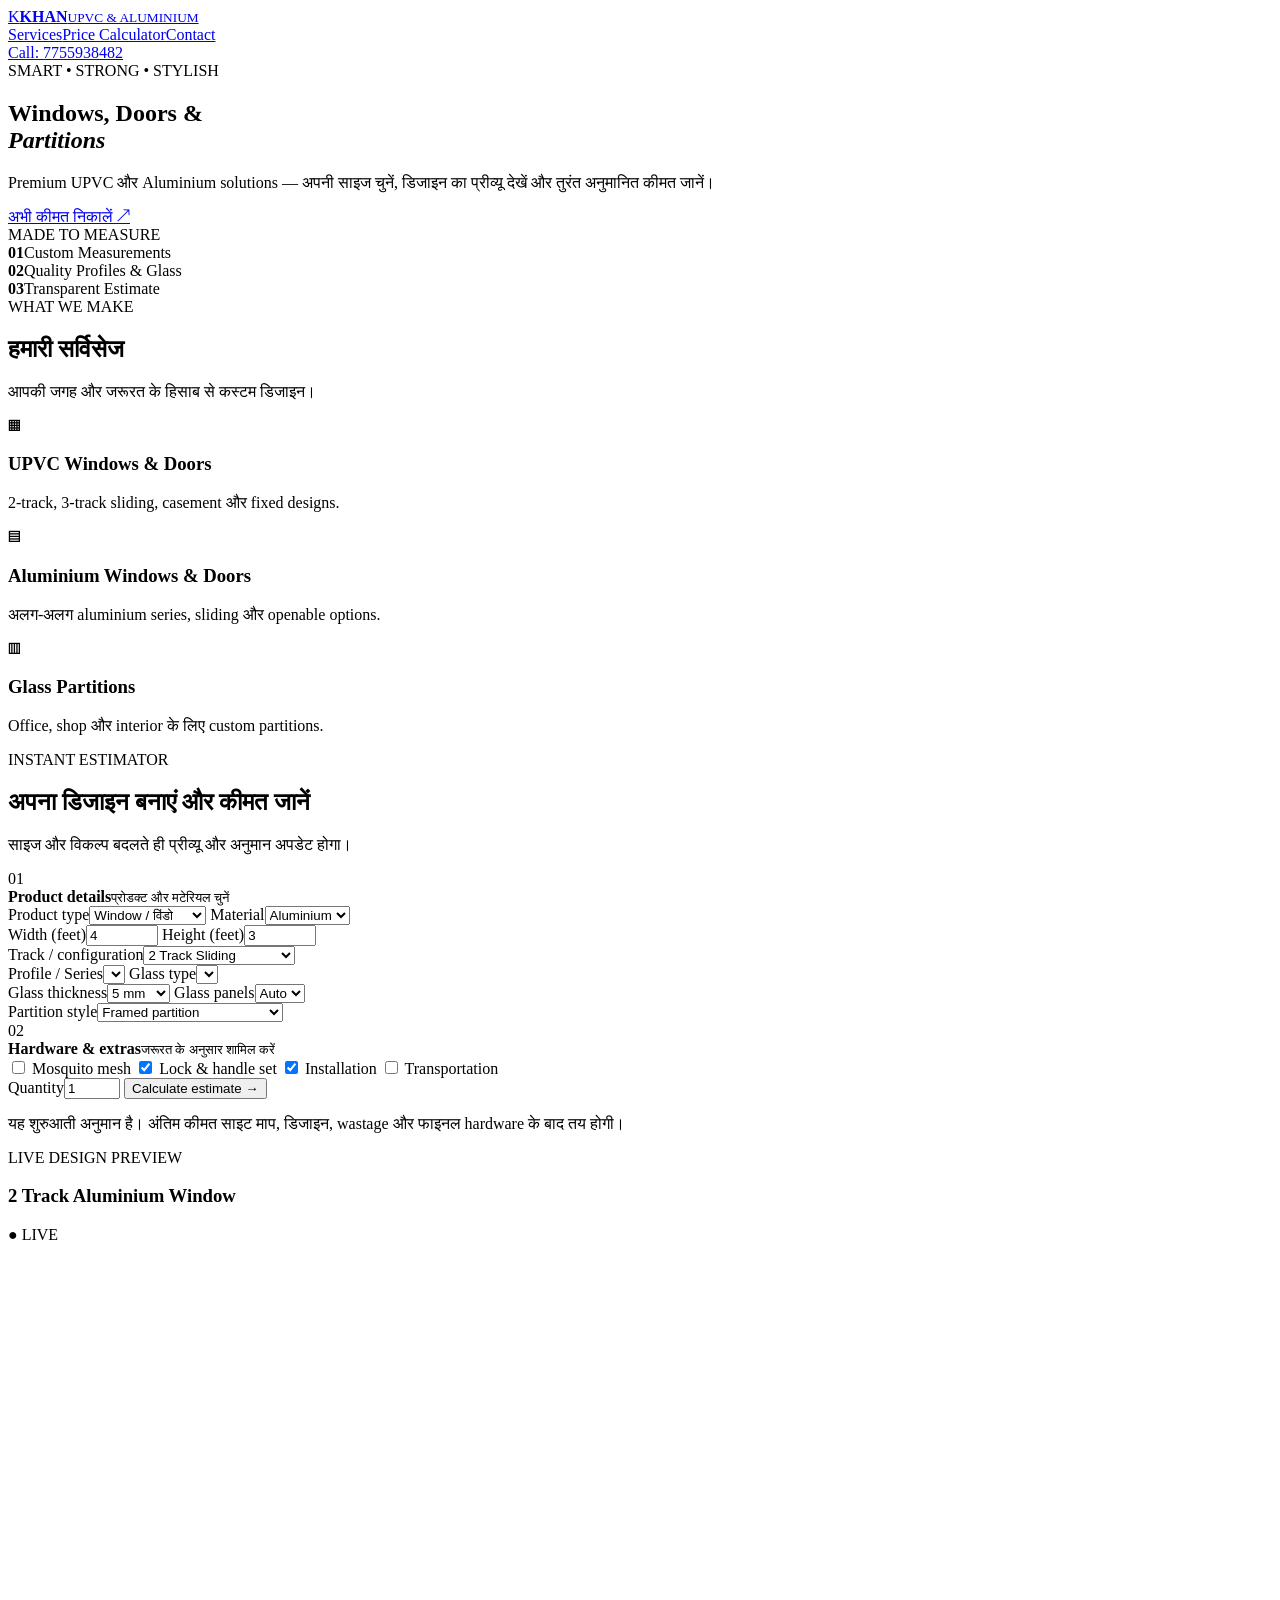
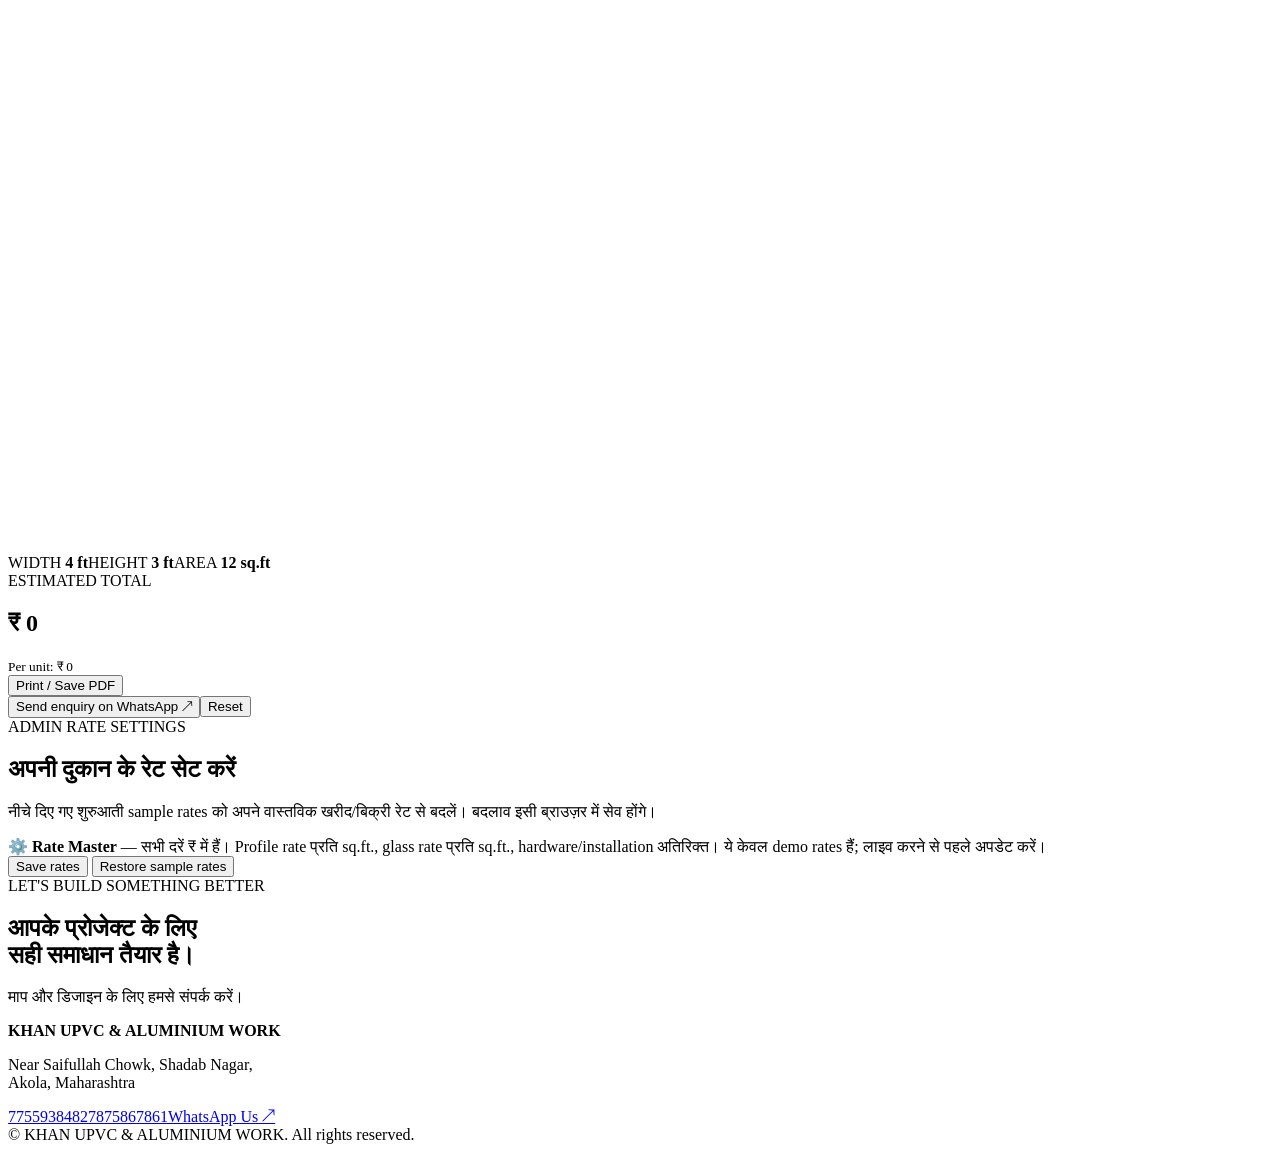
==== index.html @ 095619f3 "Add files via upload" ====
<!doctype html>
<html lang="hi">
<head>
<meta charset="utf-8"><meta name="viewport" content="width=device-width,initial-scale=1">
<meta name="theme-color" content="#123b52">
<meta name="description" content="KHAN UPVC & Aluminium - Windows, Doors and Partitions. Design preview and instant estimate calculator.">
<title>KHAN UPVC & Aluminium | Windows, Doors & Partitions</title>
<link rel="stylesheet" href="style.css">
</head>
<body>
<header class="top">
  <a class="brand" href="#"><span class="brandmark">K</span><span><b>KHAN</b><small>UPVC & ALUMINIUM</small></span></a>
  <nav><a href="#services">Services</a><a href="#calculator">Price Calculator</a><a href="#contact">Contact</a></nav>
  <a class="call" href="tel:7755938482">Call: 7755938482</a>
</header>
<section class="hero">
  <div class="hero-copy"><span class="eyebrow">SMART • STRONG • STYLISH</span>
    <h1>Windows, Doors &<br><em>Partitions</em></h1>
    <p>Premium UPVC और Aluminium solutions — अपनी साइज चुनें, डिजाइन का प्रीव्यू देखें और तुरंत अनुमानित कीमत जानें।</p>
    <a class="btn" href="#calculator">अभी कीमत निकालें <span>↗</span></a>
  </div>
  <div class="hero-art"><div class="glass-card"><div class="window-drawing"><i></i><i></i><i></i><i></i></div><span>MADE TO MEASURE</span></div></div>
</section>
<section class="trust"><div><b>01</b><span>Custom Measurements</span></div><div><b>02</b><span>Quality Profiles & Glass</span></div><div><b>03</b><span>Transparent Estimate</span></div></section>
<section id="services" class="section">
  <div class="section-head"><span class="eyebrow">WHAT WE MAKE</span><h2>हमारी सर्विसेज</h2><p>आपकी जगह और जरूरत के हिसाब से कस्टम डिजाइन।</p></div>
  <div class="service-grid">
    <article><div class="service-icon">▦</div><h3>UPVC Windows & Doors</h3><p>2-track, 3-track sliding, casement और fixed designs.</p></article>
    <article><div class="service-icon">▤</div><h3>Aluminium Windows & Doors</h3><p>अलग-अलग aluminium series, sliding और openable options.</p></article>
    <article><div class="service-icon">▥</div><h3>Glass Partitions</h3><p>Office, shop और interior के लिए custom partitions.</p></article>
  </div>
</section>
<section id="calculator" class="section calculator-section">
  <div class="section-head"><span class="eyebrow">INSTANT ESTIMATOR</span><h2>अपना डिजाइन बनाएं और कीमत जानें</h2><p>साइज और विकल्प बदलते ही प्रीव्यू और अनुमान अपडेट होगा।</p></div>
  <div class="builder">
    <div class="controls">
      <div class="step-title"><span>01</span><div><b>Product details</b><small>प्रोडक्ट और मटेरियल चुनें</small></div></div>
      <label>Product type<select id="product"><option value="window">Window / विंडो</option><option value="door">Door / डोर</option><option value="partition">Partition / पार्टिशन</option></select></label>
      <label>Material<select id="material"><option value="aluminium">Aluminium</option><option value="upvc">UPVC</option></select></label>
      <div class="two">
        <label>Width (feet)<input id="width" type="number" min="0.5" max="30" step="0.25" value="4"></label>
        <label>Height (feet)<input id="height" type="number" min="0.5" max="30" step="0.25" value="3"></label>
      </div>
      <div id="trackWrap"><label>Track / configuration<select id="tracks"><option value="2">2 Track Sliding</option><option value="3">3 Track Sliding</option><option value="fixed">Fixed Window</option><option value="casement">Casement / Openable</option></select></label></div>
      <label>Profile / Series<select id="profile"></select></label>
      <label>Glass type<select id="glass"></select></label>
      <div class="two">
        <label>Glass thickness<select id="thickness"><option value="5">5 mm</option><option value="6">6 mm</option><option value="8">8 mm</option><option value="10">10 mm</option><option value="12">12 mm</option></select></label>
        <label>Glass panels<select id="panels"><option>Auto</option><option>1</option><option>2</option><option>3</option><option>4</option><option>6</option></select></label>
      </div>
      <div id="partitionOptions" class="hidden"><label>Partition style<select id="partitionStyle"><option value="framed">Framed partition</option><option value="toughened">Frameless toughened glass</option></select></label></div>
      <div class="step-title second"><span>02</span><div><b>Hardware & extras</b><small>जरूरत के अनुसार शामिल करें</small></div></div>
      <div class="checks">
        <label><input type="checkbox" id="mesh"> Mosquito mesh</label>
        <label><input type="checkbox" id="lock" checked> Lock & handle set</label>
        <label><input type="checkbox" id="installation" checked> Installation</label>
        <label><input type="checkbox" id="transport"> Transportation</label>
      </div>
      <label>Quantity<input id="qty" type="number" min="1" max="500" value="1"></label>
      <button class="btn full" id="calculate">Calculate estimate <span>→</span></button>
      <p class="disclaimer">यह शुरुआती अनुमान है। अंतिम कीमत साइट माप, डिजाइन, wastage और फाइनल hardware के बाद तय होगी।</p>
    </div>
    <div class="preview-area">
      <div class="preview-head"><div><span class="eyebrow">LIVE DESIGN PREVIEW</span><h3 id="previewTitle">2 Track Aluminium Window</h3></div><span class="live">● LIVE</span></div>
      <div class="preview-stage"><svg id="productPreview" viewBox="0 0 600 430" role="img" aria-label="Window design preview"></svg></div>
      <div class="dimension"><span>WIDTH <b id="widthLabel">4 ft</b></span><span>HEIGHT <b id="heightLabel">3 ft</b></span><span>AREA <b id="areaLabel">12 sq.ft</b></span></div>
      <div class="estimate">
        <div class="estimate-top"><div><span class="eyebrow">ESTIMATED TOTAL</span><h2 id="total">₹ 0</h2><small id="perUnit">Per unit: ₹ 0</small></div><button class="outline" id="printBtn">Print / Save PDF</button></div>
        <div class="breakdown" id="breakdown"></div>
        <div class="quote-actions"><button class="btn" id="whatsappBtn">Send enquiry on WhatsApp ↗</button><button class="outline" id="resetBtn">Reset</button></div>
      </div>
    </div>
  </div>
</section>
<section class="section rate-section">
 <div class="section-head"><span class="eyebrow">ADMIN RATE SETTINGS</span><h2>अपनी दुकान के रेट सेट करें</h2><p>नीचे दिए गए शुरुआती sample rates को अपने वास्तविक खरीद/बिक्री रेट से बदलें। बदलाव इसी ब्राउज़र में सेव होंगे।</p></div>
 <div class="rate-panel">
  <div class="rate-note">⚙️ <b>Rate Master</b> — सभी दरें ₹ में हैं। Profile rate प्रति sq.ft., glass rate प्रति sq.ft., hardware/installation अतिरिक्त। ये केवल demo rates हैं; लाइव करने से पहले अपडेट करें।</div>
  <div class="rate-grid" id="rateGrid"></div>
  <button class="btn" id="saveRates">Save rates</button> <button class="outline" id="defaultRates">Restore sample rates</button><span id="savedMsg"></span>
 </div>
</section>
<section id="contact" class="contact">
 <div><span class="eyebrow">LET'S BUILD SOMETHING BETTER</span><h2>आपके प्रोजेक्ट के लिए<br>सही समाधान तैयार है।</h2><p>माप और डिजाइन के लिए हमसे संपर्क करें।</p></div>
 <div class="contact-card"><b>KHAN UPVC & ALUMINIUM WORK</b><p>Near Saifullah Chowk, Shadab Nagar,<br>Akola, Maharashtra</p><a href="tel:7755938482">7755938482</a><a href="tel:7875867861">7875867861</a><a class="btn" href="https://wa.me/917755938482">WhatsApp Us ↗</a></div>
</section>
<footer>© <span id="year"></span> KHAN UPVC & ALUMINIUM WORK. All rights reserved.</footer>
<script src="app.js"></script>
</body></html>
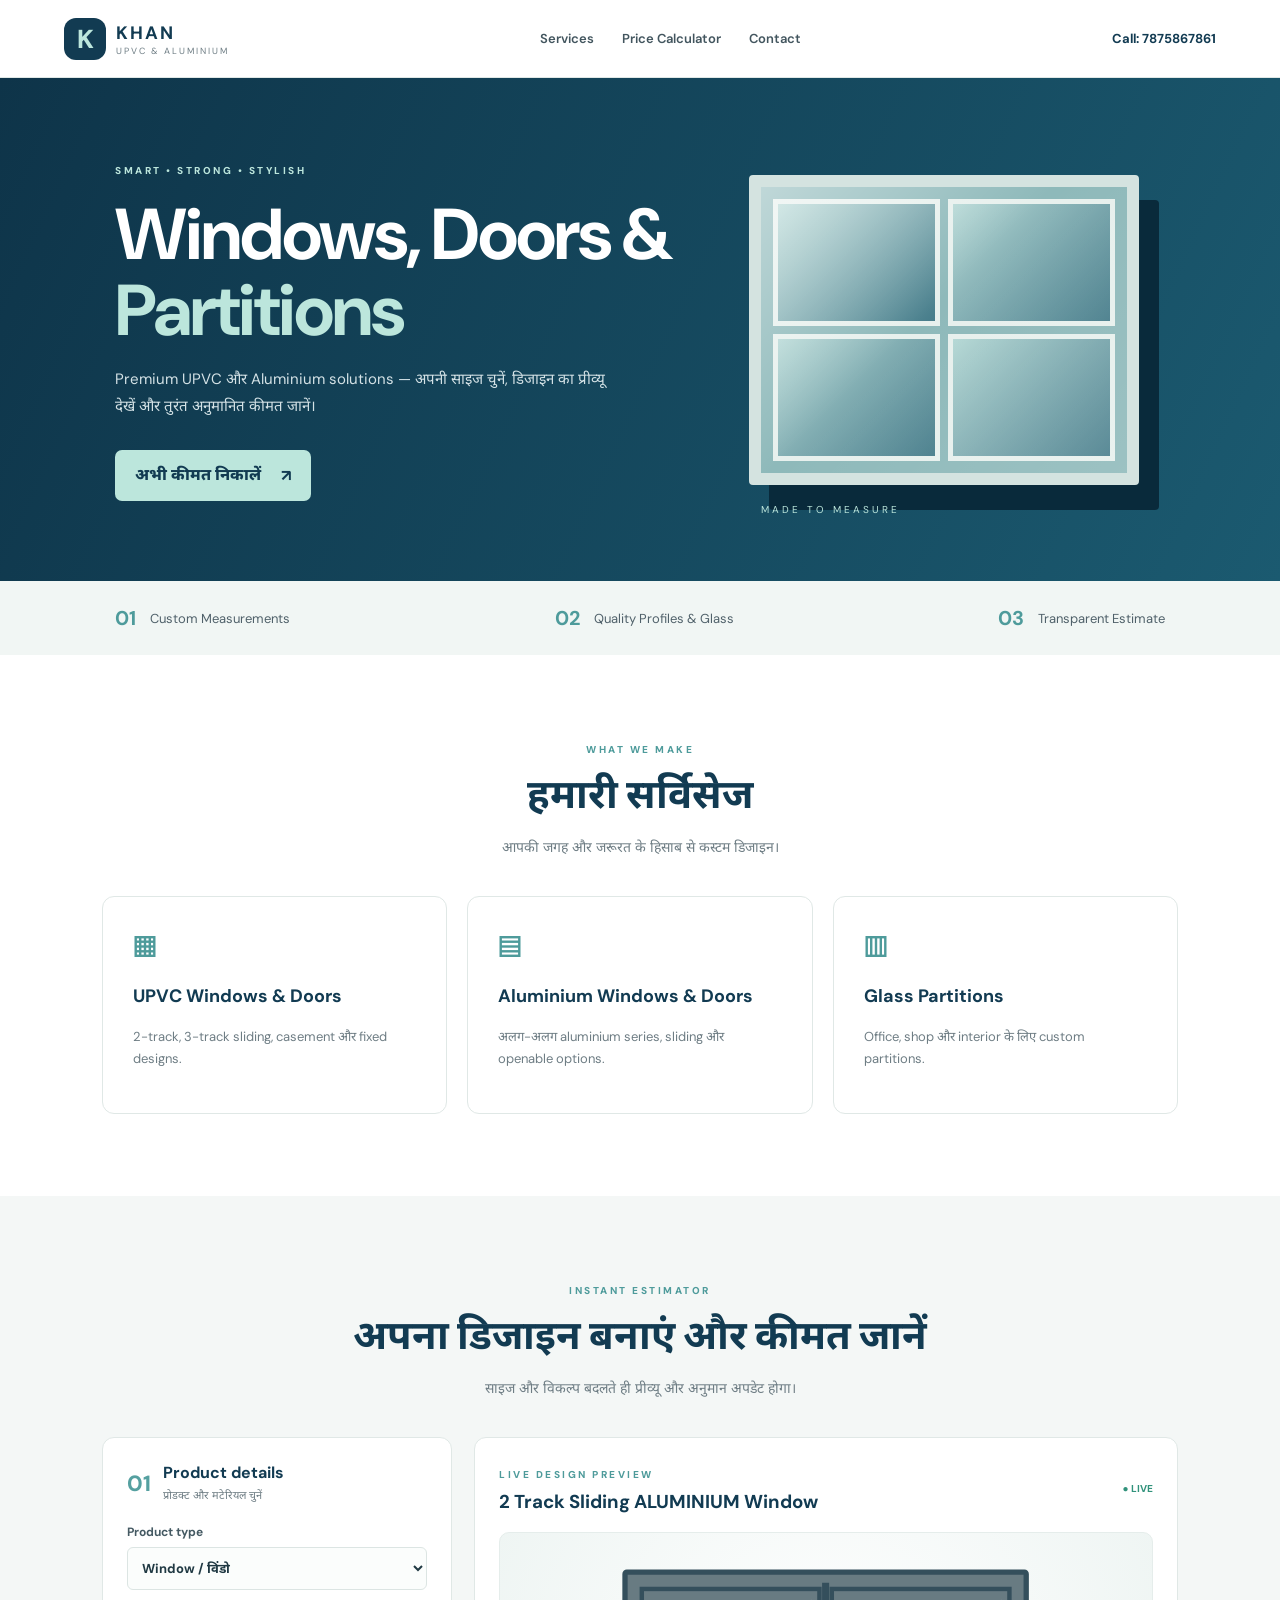
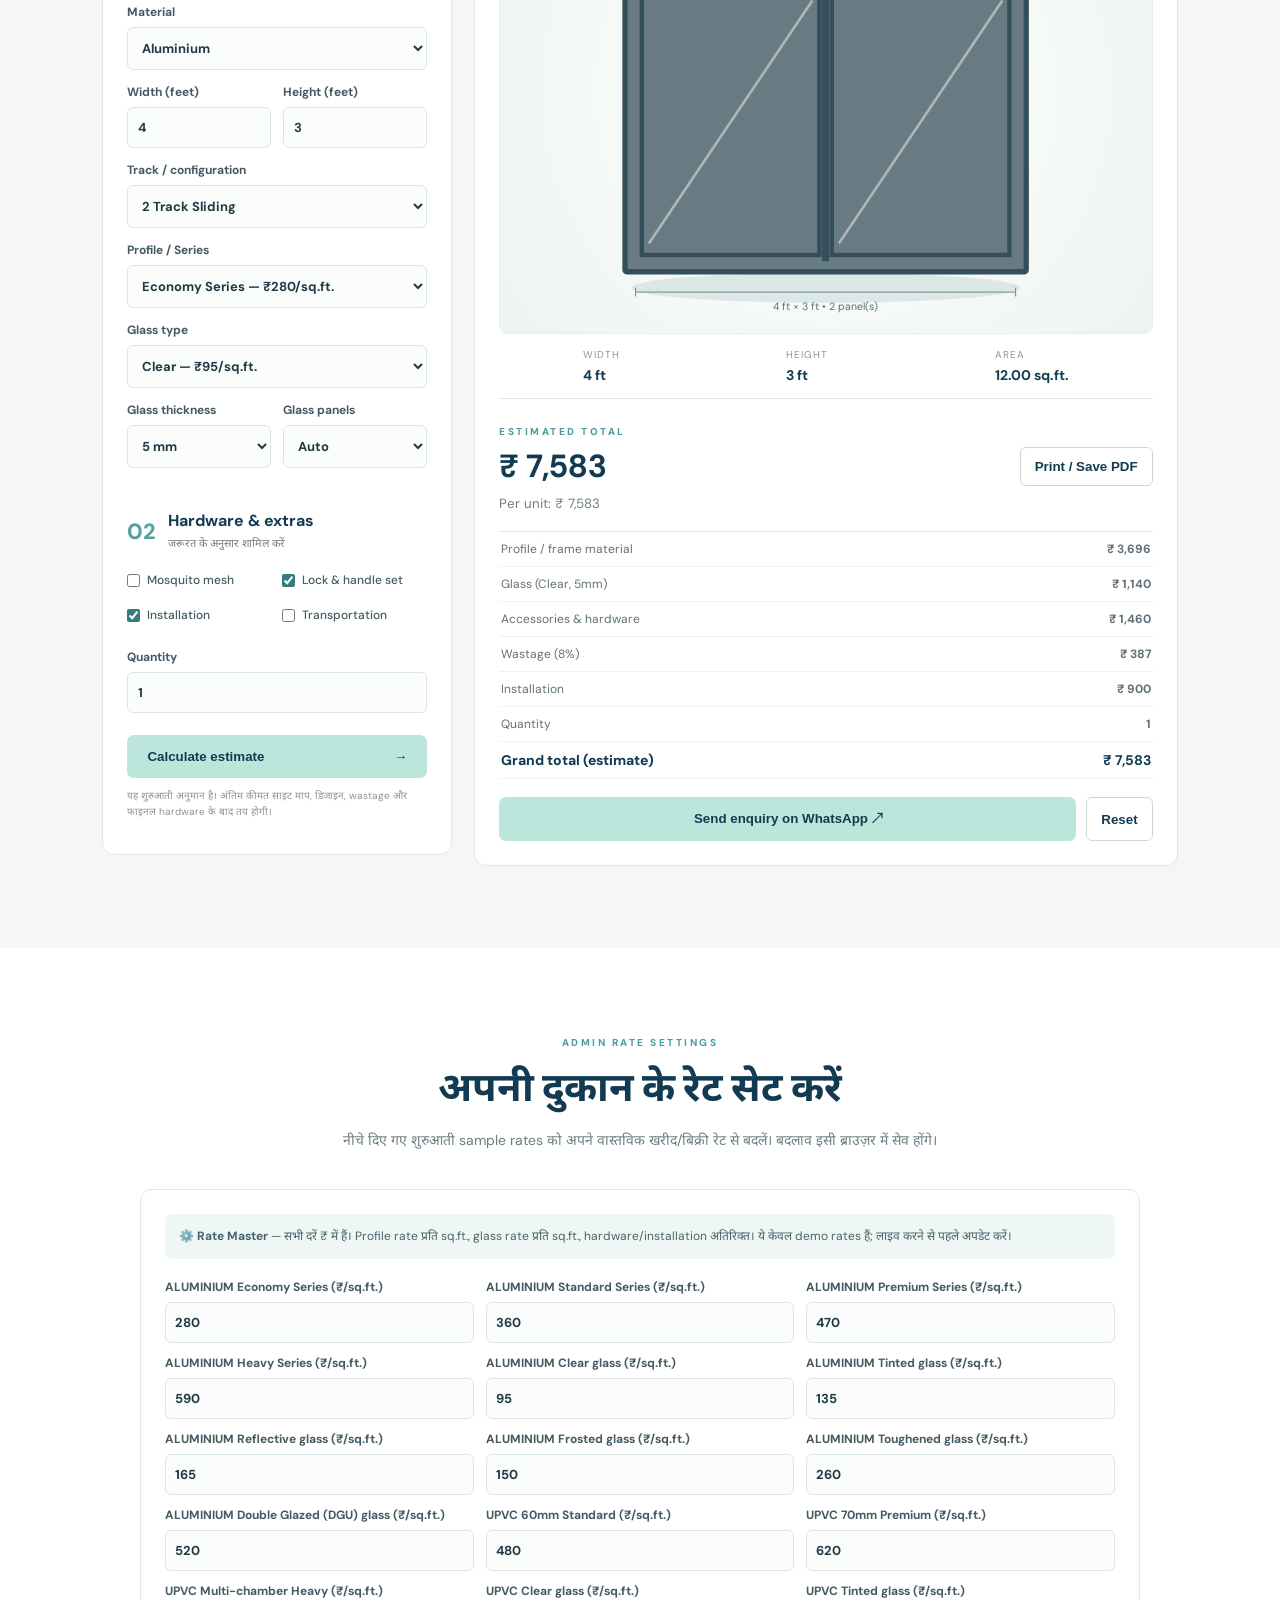
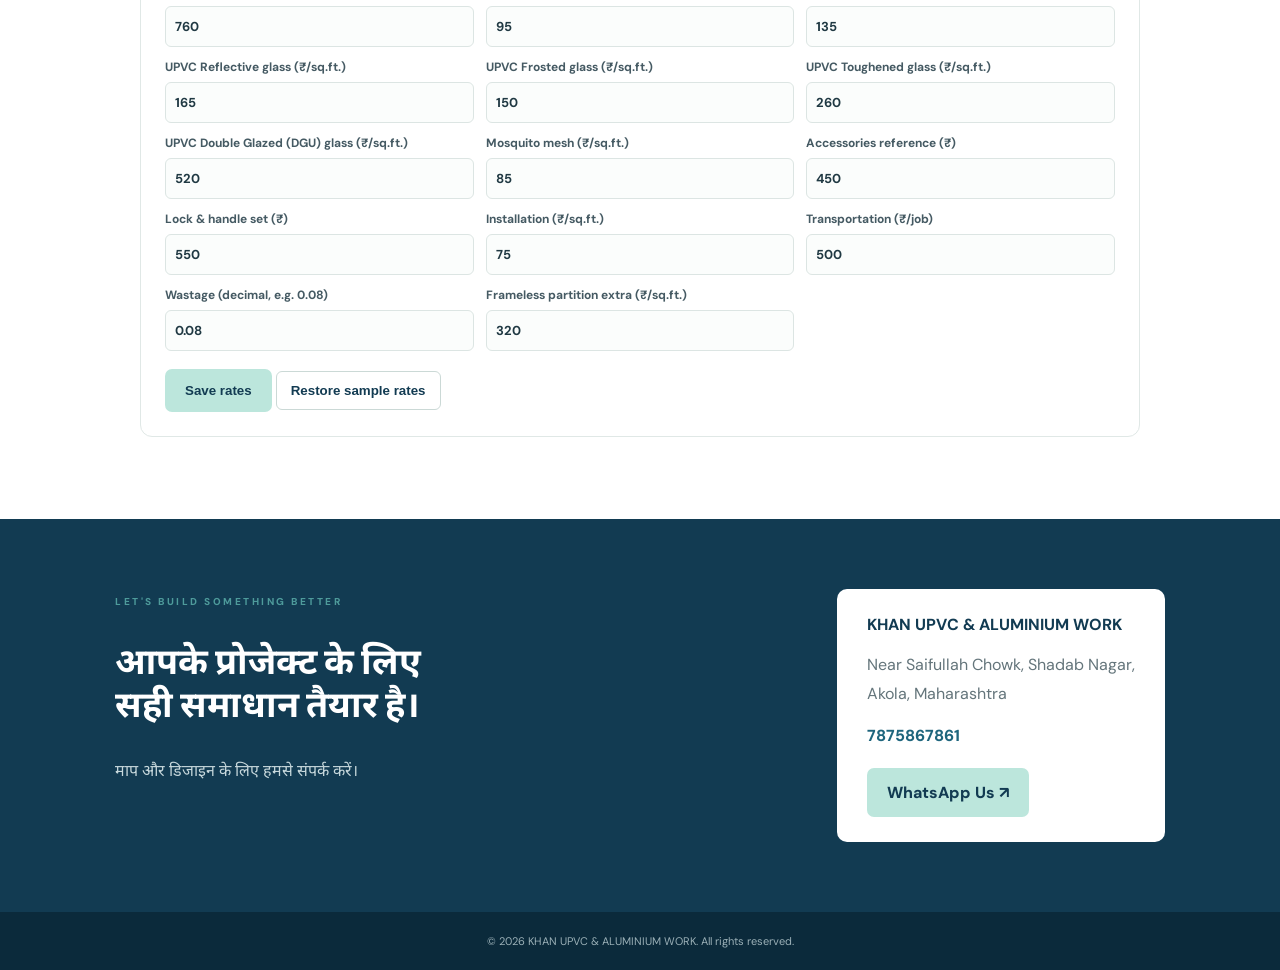
==== commit e424576c: "Update index.html" ====
--- a/index.html
+++ b/index.html
@@ -11,7 +11,7 @@
 <header class="top">
   <a class="brand" href="#"><span class="brandmark">K</span><span><b>KHAN</b><small>UPVC & ALUMINIUM</small></span></a>
   <nav><a href="#services">Services</a><a href="#calculator">Price Calculator</a><a href="#contact">Contact</a></nav>
-  <a class="call" href="tel:7755938482">Call: 7755938482</a>
+  <a class="call" href="tel:7875867861">Call: 7875867861</a>
 </header>
 <section class="hero">
   <div class="hero-copy"><span class="eyebrow">SMART • STRONG • STYLISH</span>
@@ -82,8 +82,8 @@
 </section>
 <section id="contact" class="contact">
  <div><span class="eyebrow">LET'S BUILD SOMETHING BETTER</span><h2>आपके प्रोजेक्ट के लिए<br>सही समाधान तैयार है।</h2><p>माप और डिजाइन के लिए हमसे संपर्क करें।</p></div>
- <div class="contact-card"><b>KHAN UPVC & ALUMINIUM WORK</b><p>Near Saifullah Chowk, Shadab Nagar,<br>Akola, Maharashtra</p><a href="tel:7755938482">7755938482</a><a href="tel:7875867861">7875867861</a><a class="btn" href="https://wa.me/917755938482">WhatsApp Us ↗</a></div>
+ <div class="contact-card"><b>KHAN UPVC & ALUMINIUM WORK</b><p>Near Saifullah Chowk, Shadab Nagar,<br>Akola, Maharashtra</p><a href="tel:7875867861">7875867861</a><a class="btn" href="https://wa.me/917875867861">WhatsApp Us ↗</a></div>
 </section>
 <footer>© <span id="year"></span> KHAN UPVC & ALUMINIUM WORK. All rights reserved.</footer>
 <script src="app.js"></script>
-</body></html>+</body></html>
--- a/style.css
+++ b/style.css
@@ -0,0 +1,4 @@
+@import url('https://fonts.googleapis.com/css2?family=DM+Sans:wght@400;500;600;700;800&family=Noto+Sans+Devanagari:wght@400;500;600;700;800&display=swap');
+:root{--navy:#123b52;--blue:#1e657d;--mint:#bce6dc;--ink:#182b35;--muted:#6e7d84;--paper:#f4f7f6;--line:#e0e8e6;--white:#fff}*{box-sizing:border-box}html{scroll-behavior:smooth}body{margin:0;font-family:'DM Sans','Noto Sans Devanagari',sans-serif;color:var(--ink);background:#fff}.top{height:78px;padding:0 max(5vw,22px);display:flex;align-items:center;justify-content:space-between;background:#fff;position:sticky;top:0;z-index:10;border-bottom:1px solid var(--line)}.brand{display:flex;align-items:center;gap:10px;color:var(--navy);text-decoration:none}.brandmark{width:42px;height:42px;border-radius:12px;background:var(--navy);color:var(--mint);display:grid;place-items:center;font-size:26px;font-weight:800}.brand b{display:block;letter-spacing:2px;font-size:18px}.brand small{display:block;font-size:9px;letter-spacing:2px;color:var(--muted)}nav{display:flex;gap:28px}nav a{color:#42555e;text-decoration:none;font-size:13px;font-weight:600}.call{color:var(--navy);font-weight:700;text-decoration:none;font-size:13px}.hero{min-height:500px;background:linear-gradient(115deg,#0e3449,#1b5a70);color:#fff;padding:80px 9%;display:flex;align-items:center;justify-content:space-between;overflow:hidden}.hero-copy{max-width:570px}.eyebrow{font-size:10px;letter-spacing:2.5px;font-weight:800;color:#4e9b9b}.hero .eyebrow{color:var(--mint)}h1{font-size:clamp(42px,6vw,72px);line-height:1.05;letter-spacing:-2px;margin:18px 0}h1 em{font-style:normal;color:var(--mint)}.hero p{max-width:490px;color:#d4e2e6;line-height:1.8;font-size:15px;margin-bottom:30px}.btn{border:0;background:var(--mint);color:var(--navy);padding:14px 20px;border-radius:7px;text-decoration:none;font-weight:800;display:inline-flex;align-items:center;gap:20px;cursor:pointer}.hero-art{width:42%;display:flex;justify-content:center}.glass-card{width:min(390px,100%);height:310px;border:12px solid #d4e3e0;border-radius:4px;box-shadow:20px 25px 0 #092a3b;position:relative;padding:12px;background:#8eb9ba}.glass-card:after{content:"";position:absolute;inset:0;background:linear-gradient(135deg,#ffffff70,transparent 45%,#ffffff20)}.window-drawing{height:100%;display:grid;grid-template-columns:1fr 1fr;gap:8px}.window-drawing i{border:5px solid #e7f0ed;background:linear-gradient(135deg,#b5d8d5,#467c8a)}.glass-card span{position:absolute;bottom:-43px;left:0;font-size:10px;letter-spacing:3px;color:var(--mint)}.trust{padding:24px 9%;display:flex;justify-content:space-between;background:#f1f6f4}.trust div{display:flex;align-items:center;gap:14px;color:#50616a;font-size:13px}.trust b{color:#4e9b9b;font-size:20px}.section{padding:82px 8%}.section-head{text-align:center;margin:0 auto 38px;max-width:700px}.section-head h2{font-size:clamp(28px,4vw,40px);margin:10px 0;color:var(--navy)}.section-head p{color:var(--muted);font-size:14px}.service-grid{display:grid;grid-template-columns:repeat(3,1fr);gap:20px}.service-grid article{border:1px solid var(--line);padding:30px;border-radius:12px;background:#fff}.service-icon{font-size:30px;color:#4e9b9b}.service-grid h3{color:var(--navy);font-size:18px}.service-grid p{color:var(--muted);font-size:13px;line-height:1.7}.calculator-section{background:var(--paper)}.builder{max-width:1200px;margin:auto;display:grid;grid-template-columns:350px 1fr;gap:22px;align-items:start}.controls,.preview-area,.rate-panel{background:#fff;border:1px solid var(--line);border-radius:12px;padding:24px}.step-title{display:flex;gap:12px;align-items:center;margin-bottom:20px}.step-title>span{font-size:22px;font-weight:800;color:#55a0a0}.step-title b{display:block;color:var(--navy)}.step-title small{font-size:11px;color:var(--muted)}.second{margin-top:28px}label{display:block;font-size:12px;font-weight:700;color:#455a63;margin-bottom:14px}input,select{display:block;width:100%;margin-top:7px;border:1px solid #dce5e3;background:#fbfdfc;border-radius:6px;padding:11px 10px;color:#203943;font:inherit;font-size:13px;min-height:41px}input:focus,select:focus{outline:2px solid #bce6dc;border-color:#62a7a2}.two{display:grid;grid-template-columns:1fr 1fr;gap:12px}.checks{display:grid;grid-template-columns:1fr 1fr;gap:5px 10px;margin:12px 0}.checks label{display:flex;align-items:center;gap:7px;font-weight:500}.checks input{width:auto;min-height:0;margin:0;accent-color:#347c7e}.full{width:100%;justify-content:space-between;margin-top:8px}.disclaimer{font-size:10px;line-height:1.6;color:#87949a}.hidden{display:none}.preview-head{display:flex;justify-content:space-between;align-items:center}.preview-head h3{margin:6px 0 0;color:var(--navy)}.live{font-size:10px;color:#31927b;font-weight:800}.preview-stage{background:radial-gradient(circle at 50% 40%,#fff,#edf4f2);border:1px solid #e5edeb;border-radius:10px;margin-top:18px;min-height:350px;display:grid;place-items:center;padding:10px}.preview-stage svg{width:100%;max-height:380px}.dimension{display:flex;justify-content:space-around;padding:14px 0;border-bottom:1px solid var(--line);font-size:10px;letter-spacing:1px;color:#89979b}.dimension b{display:block;color:var(--navy);font-size:14px;letter-spacing:0;margin-top:5px}.estimate{padding-top:20px}.estimate-top{display:flex;justify-content:space-between;align-items:center}.estimate h2{font-size:32px;color:var(--navy);margin:5px 0}.estimate small{color:var(--muted)}.outline{border:1px solid #cbd9d6;background:white;color:var(--navy);padding:11px 14px;border-radius:6px;font-weight:700;cursor:pointer}.breakdown{margin-top:18px;border-top:1px solid var(--line)}.break-row{display:flex;justify-content:space-between;padding:9px 2px;border-bottom:1px solid #edf1f0;font-size:12px;color:#617078}.break-row.total-row{font-weight:800;color:var(--navy);font-size:14px}.quote-actions{display:flex;gap:10px;margin-top:18px}.quote-actions .btn{flex:1;justify-content:center}.rate-section{background:#fff}.rate-panel{max-width:1000px;margin:auto}.rate-note{background:#eef7f4;padding:14px;border-radius:7px;font-size:12px;color:#47636a;margin-bottom:20px}.rate-grid{display:grid;grid-template-columns:repeat(3,1fr);gap:12px}.rate-grid label{margin:0}.rate-grid input{padding:9px}.rate-panel button{margin-top:18px}#savedMsg{font-size:12px;color:#25846e;margin-left:12px}.contact{background:var(--navy);color:white;padding:70px 9%;display:flex;justify-content:space-between;gap:30px}.contact h2{font-size:36px;line-height:1.2}.contact p{color:#c7d8dc;line-height:1.8}.contact-card{background:#fff;color:var(--navy);padding:25px 30px;border-radius:10px;min-width:280px}.contact-card p{color:#64757b}.contact-card>a:not(.btn){display:block;color:var(--blue);font-weight:800;margin:10px 0;text-decoration:none}.contact-card .btn{margin-top:12px}footer{text-align:center;padding:22px;background:#0b2a3b;color:#9bb0b7;font-size:11px}
+@media(max-width:850px){nav{display:none}.hero{padding:60px 7%;min-height:0}.hero-art{width:38%}.glass-card{height:220px}.builder{grid-template-columns:1fr}.controls{order:2}.preview-area{order:1}.rate-grid{grid-template-columns:1fr 1fr}.contact{padding:55px 7%}}@media(max-width:560px){.top{height:66px}.call{font-size:11px}.hero{display:block;padding:55px 7%}.hero-art{width:80%;margin:55px auto 30px}.trust{gap:15px;flex-wrap:wrap}.trust div{width:45%;font-size:11px}.section{padding:58px 5%}.service-grid{grid-template-columns:1fr}.controls,.preview-area,.rate-panel{padding:17px}.preview-stage{min-height:250px}.estimate-top{align-items:flex-start;gap:10px}.estimate h2{font-size:26px}.quote-actions{flex-direction:column}.rate-grid{grid-template-columns:1fr 1fr}.contact{display:block}.contact-card{margin-top:28px}.contact h2{font-size:30px}}
+@media print{.top,nav,.hero,.trust,#services,.controls,.rate-section,.contact,footer,.outline,.quote-actions{display:none!important}.section{padding:0}.builder{display:block}.preview-area{border:0}.preview-stage{min-height:260px}.calculator-section{background:white}.estimate{break-inside:avoid}}
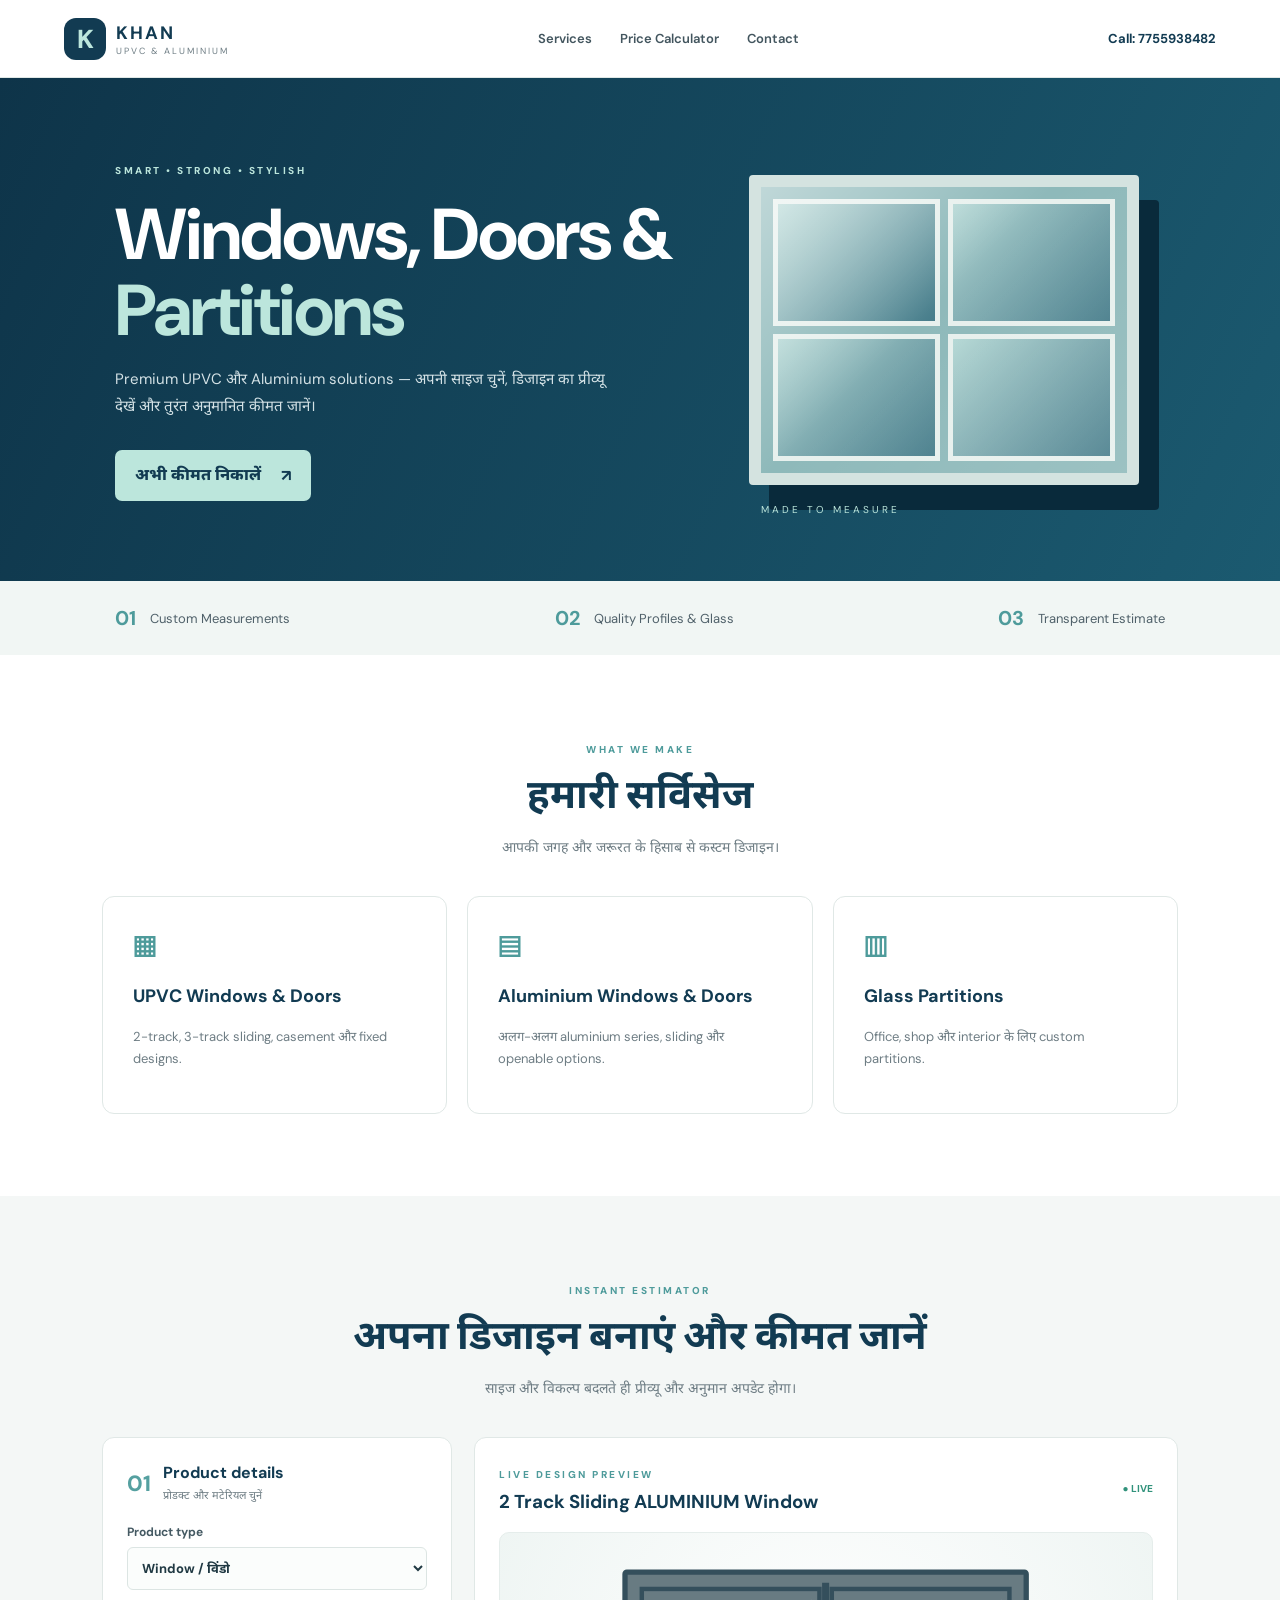
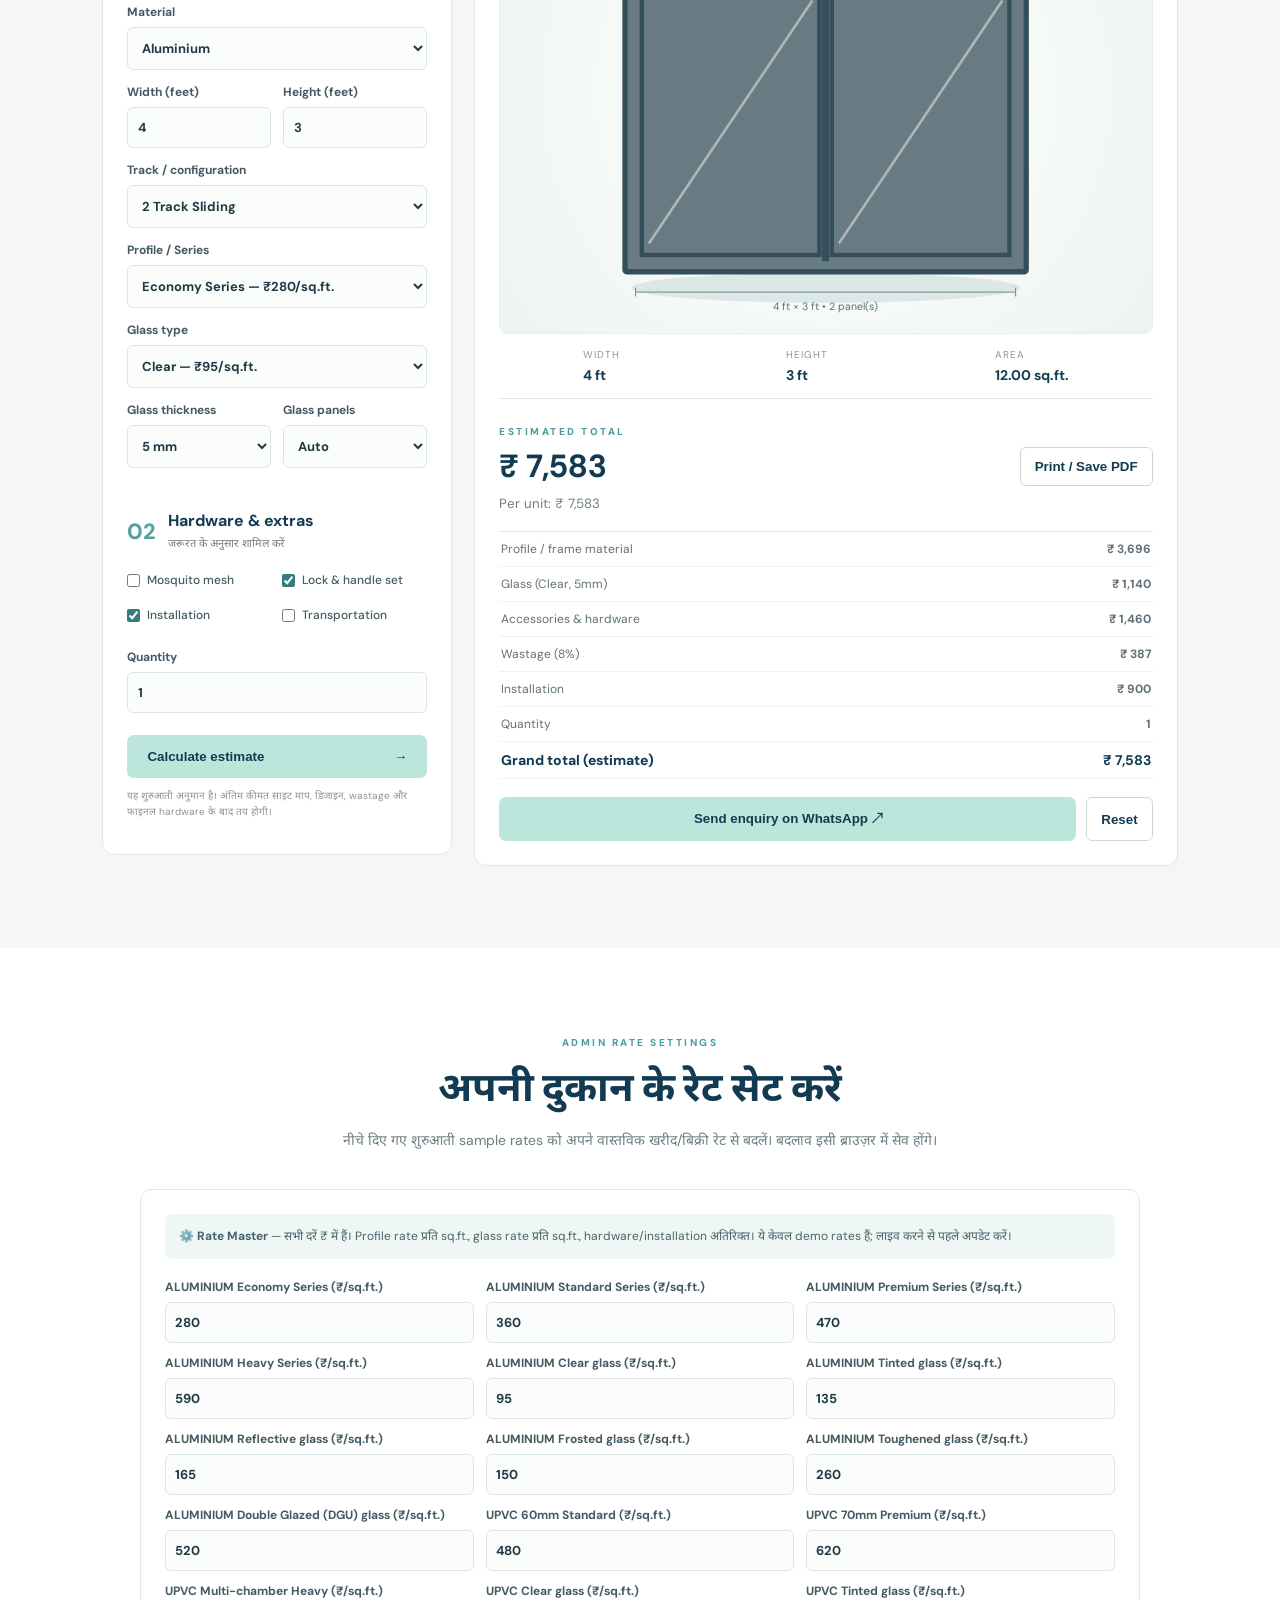
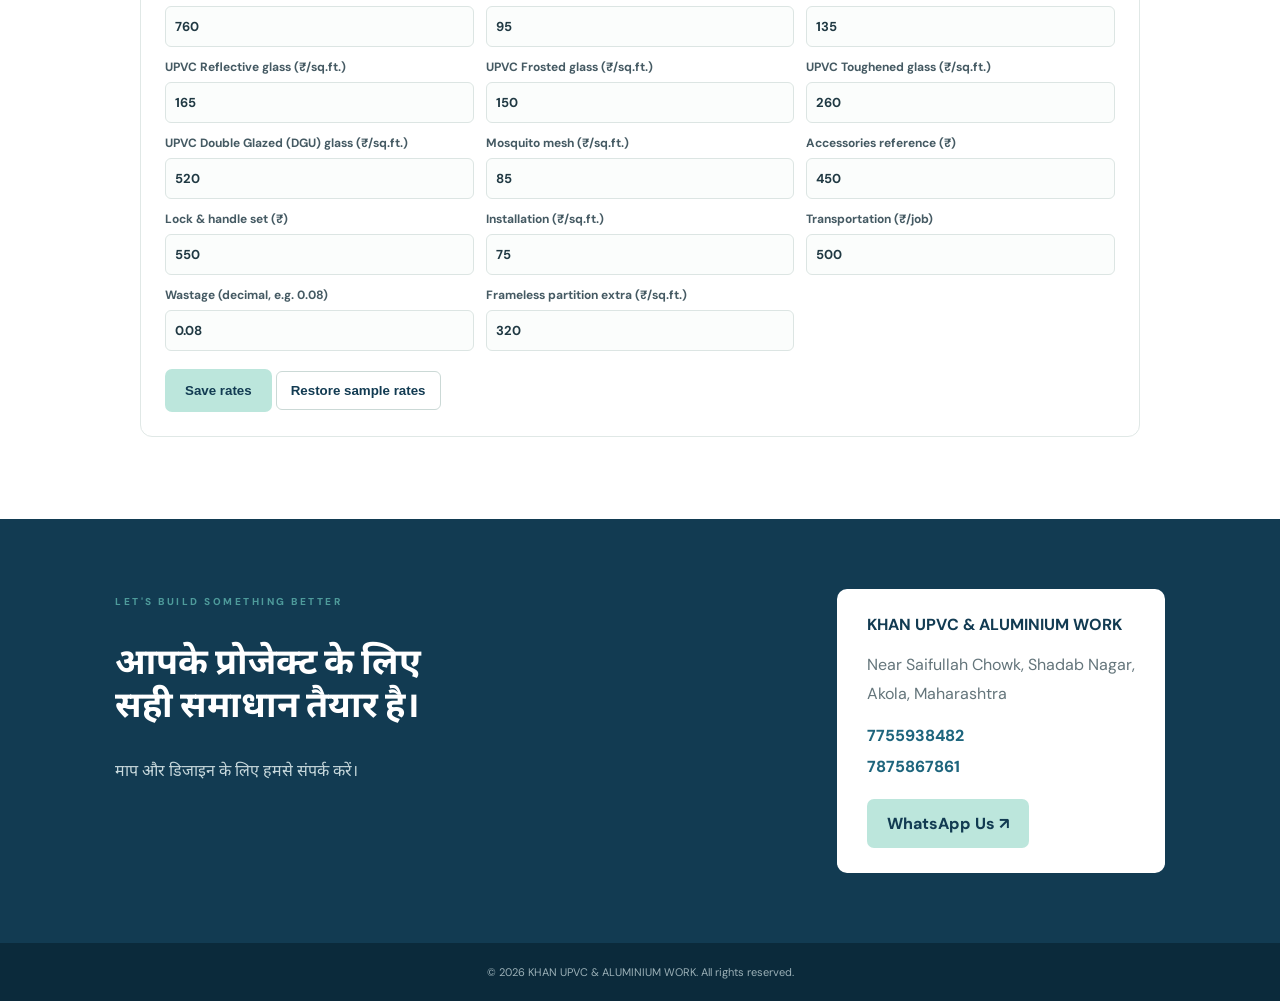
==== commit b21e38ea: "Add files via upload" ====
--- a/index.html
+++ b/index.html
@@ -11,7 +11,7 @@
 <header class="top">
   <a class="brand" href="#"><span class="brandmark">K</span><span><b>KHAN</b><small>UPVC & ALUMINIUM</small></span></a>
   <nav><a href="#services">Services</a><a href="#calculator">Price Calculator</a><a href="#contact">Contact</a></nav>
-  <a class="call" href="tel:7875867861">Call: 7875867861</a>
+  <a class="call" href="tel:7755938482">Call: 7755938482</a>
 </header>
 <section class="hero">
   <div class="hero-copy"><span class="eyebrow">SMART • STRONG • STYLISH</span>
@@ -82,8 +82,8 @@
 </section>
 <section id="contact" class="contact">
  <div><span class="eyebrow">LET'S BUILD SOMETHING BETTER</span><h2>आपके प्रोजेक्ट के लिए<br>सही समाधान तैयार है।</h2><p>माप और डिजाइन के लिए हमसे संपर्क करें।</p></div>
- <div class="contact-card"><b>KHAN UPVC & ALUMINIUM WORK</b><p>Near Saifullah Chowk, Shadab Nagar,<br>Akola, Maharashtra</p><a href="tel:7875867861">7875867861</a><a class="btn" href="https://wa.me/917875867861">WhatsApp Us ↗</a></div>
+ <div class="contact-card"><b>KHAN UPVC & ALUMINIUM WORK</b><p>Near Saifullah Chowk, Shadab Nagar,<br>Akola, Maharashtra</p><a href="tel:7755938482">7755938482</a><a href="tel:7875867861">7875867861</a><a class="btn" href="https://wa.me/917755938482">WhatsApp Us ↗</a></div>
 </section>
 <footer>© <span id="year"></span> KHAN UPVC & ALUMINIUM WORK. All rights reserved.</footer>
 <script src="app.js"></script>
-</body></html>
+</body></html>
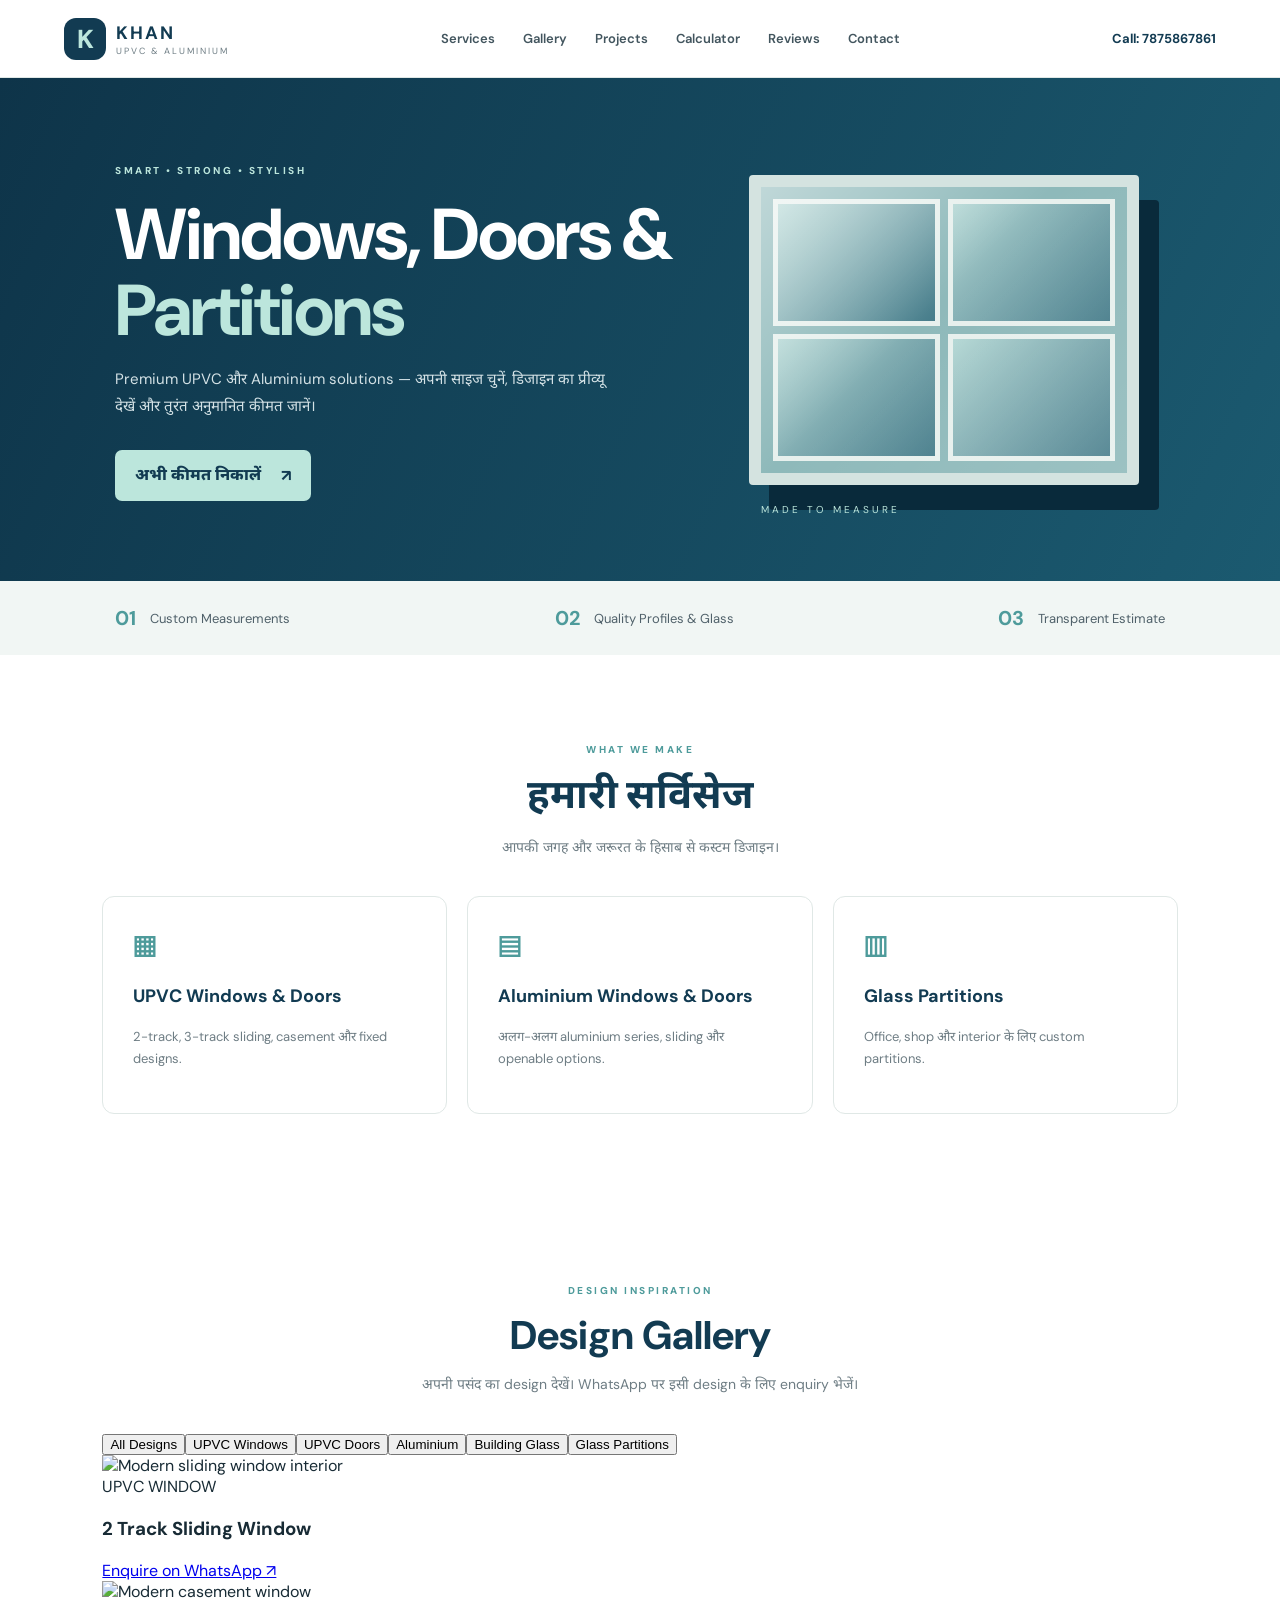
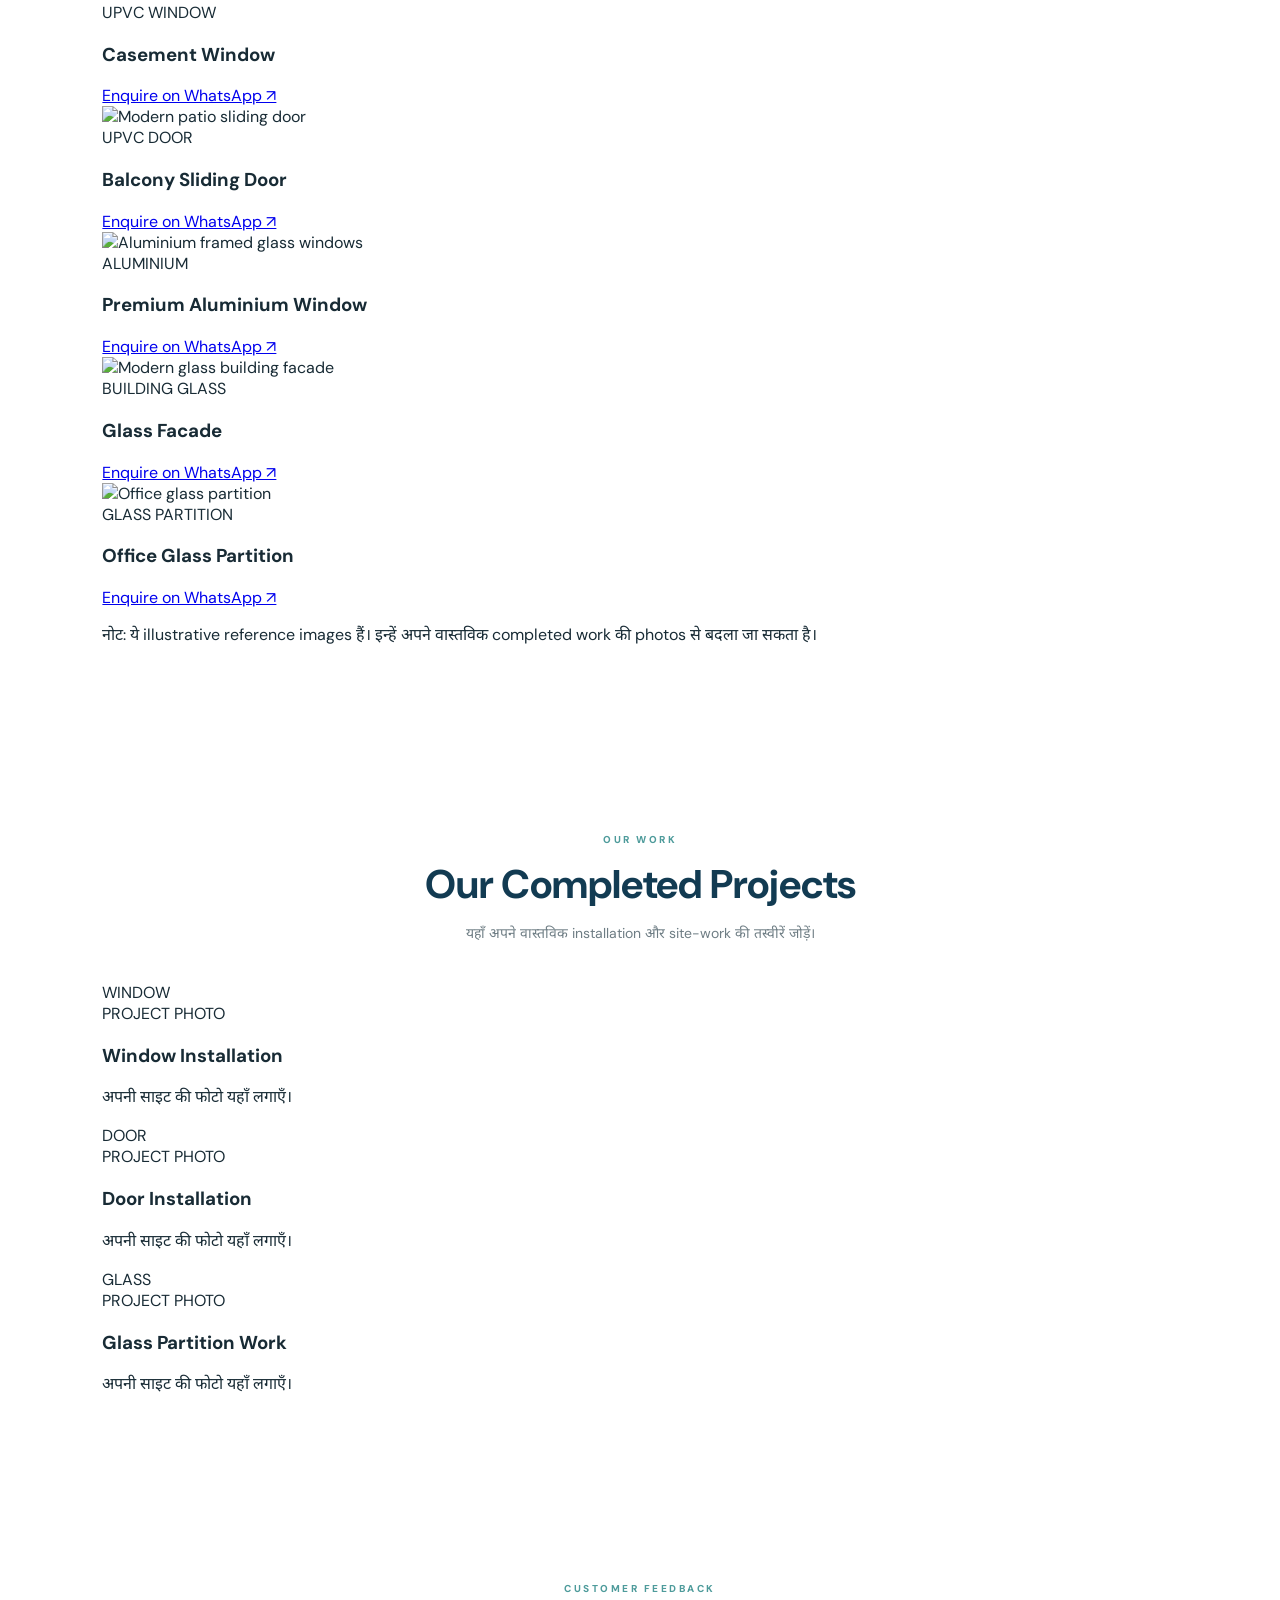
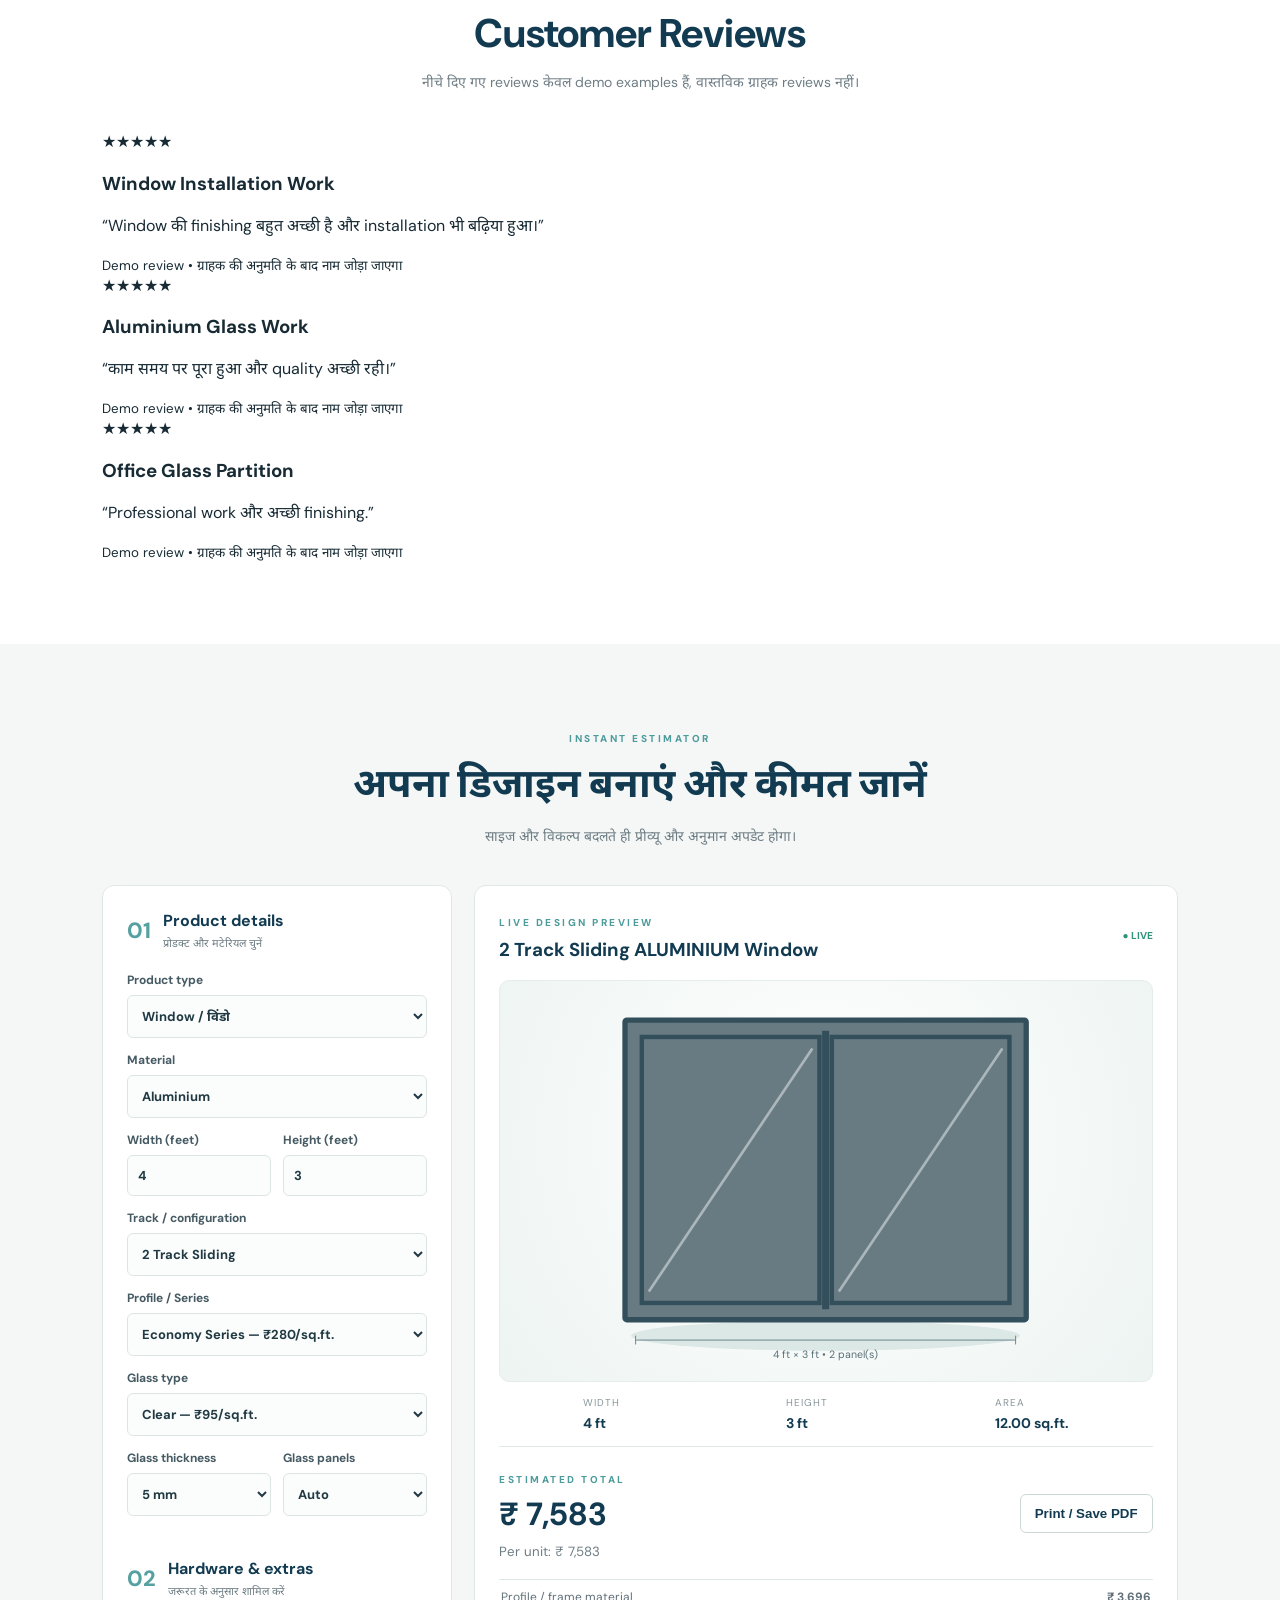
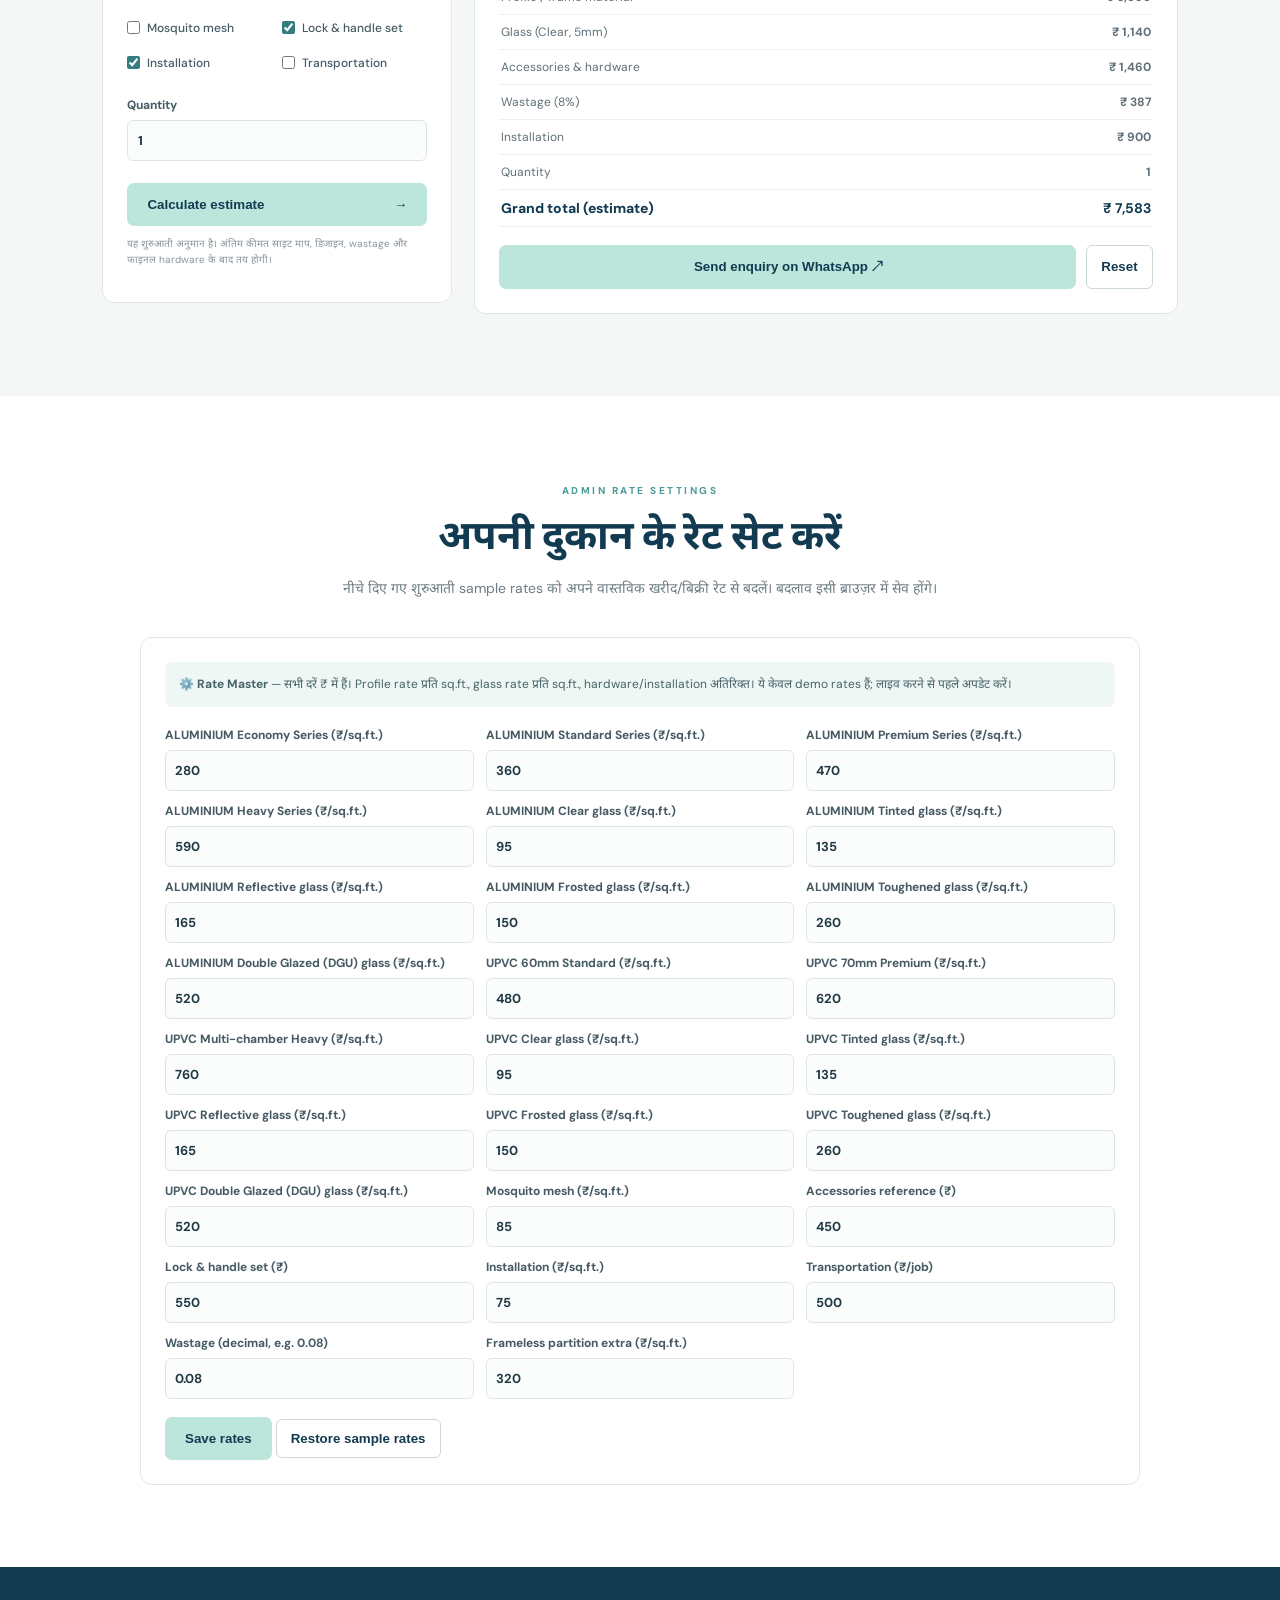
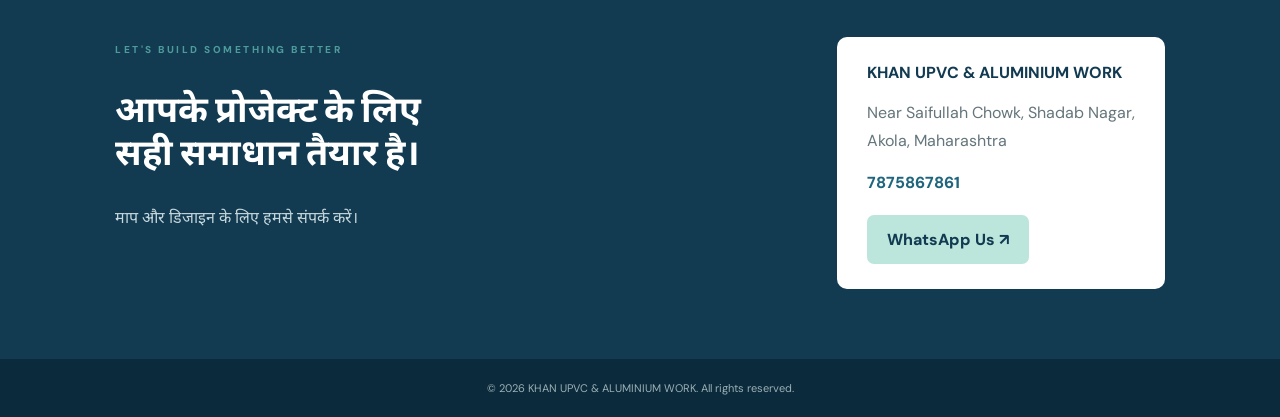
==== commit 969fee62: "Add files via upload" ====
--- a/index.html
+++ b/index.html
@@ -10,8 +10,8 @@
 <body>
 <header class="top">
   <a class="brand" href="#"><span class="brandmark">K</span><span><b>KHAN</b><small>UPVC & ALUMINIUM</small></span></a>
-  <nav><a href="#services">Services</a><a href="#calculator">Price Calculator</a><a href="#contact">Contact</a></nav>
-  <a class="call" href="tel:7755938482">Call: 7755938482</a>
+  <nav><a href="#services">Services</a><a href="#gallery">Gallery</a><a href="#projects">Projects</a><a href="#calculator">Calculator</a><a href="#reviews">Reviews</a><a href="#contact">Contact</a></nav>
+  <a class="call" href="tel:7875867861">Call: 7875867861</a>
 </header>
 <section class="hero">
   <div class="hero-copy"><span class="eyebrow">SMART • STRONG • STYLISH</span>
@@ -30,17 +30,40 @@
     <article><div class="service-icon">▥</div><h3>Glass Partitions</h3><p>Office, shop और interior के लिए custom partitions.</p></article>
   </div>
 </section>
+<section id="gallery" class="section gallery-section">
+ <div class="section-head"><span class="eyebrow">DESIGN INSPIRATION</span><h2>Design Gallery</h2><p>अपनी पसंद का design देखें। WhatsApp पर इसी design के लिए enquiry भेजें।</p></div>
+ <div class="gallery-filters" role="group" aria-label="Gallery categories">
+  <button class="filter active" data-filter="all">All Designs</button><button class="filter" data-filter="upvc-window">UPVC Windows</button><button class="filter" data-filter="upvc-door">UPVC Doors</button><button class="filter" data-filter="aluminium">Aluminium</button><button class="filter" data-filter="facade">Building Glass</button><button class="filter" data-filter="partition">Glass Partitions</button>
+ </div>
+ <div class="gallery-track">
+  <article class="gallery-card" data-category="upvc-window"><img src="https://images.unsplash.com/photo-1600210492486-724fe5c67fb0?auto=format&fit=crop&w=900&q=85" alt="Modern sliding window interior"><div><span>UPVC WINDOW</span><h3>2 Track Sliding Window</h3><a class="gallery-enquiry" data-design="2 Track Sliding UPVC Window" href="#">Enquire on WhatsApp ↗</a></div></article>
+  <article class="gallery-card" data-category="upvc-window"><img src="https://images.unsplash.com/photo-1600607687939-ce8a6c25118c?auto=format&fit=crop&w=900&q=85" alt="Modern casement window"><div><span>UPVC WINDOW</span><h3>Casement Window</h3><a class="gallery-enquiry" data-design="UPVC Casement Window" href="#">Enquire on WhatsApp ↗</a></div></article>
+  <article class="gallery-card" data-category="upvc-door"><img src="https://images.unsplash.com/photo-1600566753086-00f18fb6b3ea?auto=format&fit=crop&w=900&q=85" alt="Modern patio sliding door"><div><span>UPVC DOOR</span><h3>Balcony Sliding Door</h3><a class="gallery-enquiry" data-design="UPVC Balcony Sliding Door" href="#">Enquire on WhatsApp ↗</a></div></article>
+  <article class="gallery-card" data-category="aluminium"><img src="https://images.unsplash.com/photo-1600607687920-4e2a09cf159d?auto=format&fit=crop&w=900&q=85" alt="Aluminium framed glass windows"><div><span>ALUMINIUM</span><h3>Premium Aluminium Window</h3><a class="gallery-enquiry" data-design="Premium Aluminium Window" href="#">Enquire on WhatsApp ↗</a></div></article>
+  <article class="gallery-card" data-category="facade"><img src="https://images.unsplash.com/photo-1487958449943-2429e8be8625?auto=format&fit=crop&w=900&q=85" alt="Modern glass building facade"><div><span>BUILDING GLASS</span><h3>Glass Facade</h3><a class="gallery-enquiry" data-design="Building Glass Facade" href="#">Enquire on WhatsApp ↗</a></div></article>
+  <article class="gallery-card" data-category="partition"><img src="https://images.unsplash.com/photo-1497366754035-f200968a6e72?auto=format&fit=crop&w=900&q=85" alt="Office glass partition"><div><span>GLASS PARTITION</span><h3>Office Glass Partition</h3><a class="gallery-enquiry" data-design="Office Glass Partition" href="#">Enquire on WhatsApp ↗</a></div></article>
+ </div><p class="gallery-note">नोट: ये illustrative reference images हैं। इन्हें अपने वास्तविक completed work की photos से बदला जा सकता है।</p>
+</section>
+<section id="projects" class="section projects-section">
+ <div class="section-head"><span class="eyebrow">OUR WORK</span><h2>Our Completed Projects</h2><p>यहाँ अपने वास्तविक installation और site-work की तस्वीरें जोड़ें।</p></div>
+ <div class="project-grid"><article><div class="project-placeholder">WINDOW<br>PROJECT PHOTO</div><h3>Window Installation</h3><p>अपनी साइट की फोटो यहाँ लगाएँ।</p></article><article><div class="project-placeholder">DOOR<br>PROJECT PHOTO</div><h3>Door Installation</h3><p>अपनी साइट की फोटो यहाँ लगाएँ।</p></article><article><div class="project-placeholder">GLASS<br>PROJECT PHOTO</div><h3>Glass Partition Work</h3><p>अपनी साइट की फोटो यहाँ लगाएँ।</p></article></div>
+</section>
+<section id="reviews" class="section reviews-section">
+ <div class="section-head"><span class="eyebrow">CUSTOMER FEEDBACK</span><h2>Customer Reviews</h2><p>नीचे दिए गए reviews केवल demo examples हैं, वास्तविक ग्राहक reviews नहीं।</p></div>
+ <div class="review-grid"><article><div class="stars">★★★★★</div><h3>Window Installation Work</h3><p>“Window की finishing बहुत अच्छी है और installation भी बढ़िया हुआ।”</p><small>Demo review • ग्राहक की अनुमति के बाद नाम जोड़ा जाएगा</small></article><article><div class="stars">★★★★★</div><h3>Aluminium Glass Work</h3><p>“काम समय पर पूरा हुआ और quality अच्छी रही।”</p><small>Demo review • ग्राहक की अनुमति के बाद नाम जोड़ा जाएगा</small></article><article><div class="stars">★★★★★</div><h3>Office Glass Partition</h3><p>“Professional work और अच्छी finishing.”</p><small>Demo review • ग्राहक की अनुमति के बाद नाम जोड़ा जाएगा</small></article></div>
+</section>
 <section id="calculator" class="section calculator-section">
   <div class="section-head"><span class="eyebrow">INSTANT ESTIMATOR</span><h2>अपना डिजाइन बनाएं और कीमत जानें</h2><p>साइज और विकल्प बदलते ही प्रीव्यू और अनुमान अपडेट होगा।</p></div>
   <div class="builder">
     <div class="controls">
       <div class="step-title"><span>01</span><div><b>Product details</b><small>प्रोडक्ट और मटेरियल चुनें</small></div></div>
-      <label>Product type<select id="product"><option value="window">Window / विंडो</option><option value="door">Door / डोर</option><option value="partition">Partition / पार्टिशन</option></select></label>
+      <label>Product type<select id="product"><option value="window">Window / विंडो</option><option value="door">Door / डोर</option><option value="partition">Glass Partition / पार्टिशन</option><option value="building">Building Glass / Facade</option></select></label>
       <label>Material<select id="material"><option value="aluminium">Aluminium</option><option value="upvc">UPVC</option></select></label>
       <div class="two">
         <label>Width (feet)<input id="width" type="number" min="0.5" max="30" step="0.25" value="4"></label>
         <label>Height (feet)<input id="height" type="number" min="0.5" max="30" step="0.25" value="3"></label>
       </div>
+      <div id="doorOptions" class="hidden"><label>Door type<select id="doorType"><option>Sliding Door</option><option>Openable Door</option><option>Balcony Door</option><option>French Door</option></select></label><label>Shutter<select id="shutter"><option>Single Shutter</option><option>Double Shutter</option></select></label></div>
       <div id="trackWrap"><label>Track / configuration<select id="tracks"><option value="2">2 Track Sliding</option><option value="3">3 Track Sliding</option><option value="fixed">Fixed Window</option><option value="casement">Casement / Openable</option></select></label></div>
       <label>Profile / Series<select id="profile"></select></label>
       <label>Glass type<select id="glass"></select></label>
@@ -48,6 +71,7 @@
         <label>Glass thickness<select id="thickness"><option value="5">5 mm</option><option value="6">6 mm</option><option value="8">8 mm</option><option value="10">10 mm</option><option value="12">12 mm</option></select></label>
         <label>Glass panels<select id="panels"><option>Auto</option><option>1</option><option>2</option><option>3</option><option>4</option><option>6</option></select></label>
       </div>
+      <div id="buildingOptions" class="hidden"><label>Facade glass type<select id="facadeType"><option>Clear</option><option>Reflective</option><option>Tinted</option><option>Frosted</option><option>Toughened</option></select></label><label>Installation level<select id="facadeInstall"><option>Standard</option><option>High-rise / Tower</option></select></label></div>
       <div id="partitionOptions" class="hidden"><label>Partition style<select id="partitionStyle"><option value="framed">Framed partition</option><option value="toughened">Frameless toughened glass</option></select></label></div>
       <div class="step-title second"><span>02</span><div><b>Hardware & extras</b><small>जरूरत के अनुसार शामिल करें</small></div></div>
       <div class="checks">
@@ -82,8 +106,8 @@
 </section>
 <section id="contact" class="contact">
  <div><span class="eyebrow">LET'S BUILD SOMETHING BETTER</span><h2>आपके प्रोजेक्ट के लिए<br>सही समाधान तैयार है।</h2><p>माप और डिजाइन के लिए हमसे संपर्क करें।</p></div>
- <div class="contact-card"><b>KHAN UPVC & ALUMINIUM WORK</b><p>Near Saifullah Chowk, Shadab Nagar,<br>Akola, Maharashtra</p><a href="tel:7755938482">7755938482</a><a href="tel:7875867861">7875867861</a><a class="btn" href="https://wa.me/917755938482">WhatsApp Us ↗</a></div>
+ <div class="contact-card"><b>KHAN UPVC & ALUMINIUM WORK</b><p>Near Saifullah Chowk, Shadab Nagar,<br>Akola, Maharashtra</p><a href="tel:7875867861">7875867861</a><a class="btn" href="https://wa.me/917875867861">WhatsApp Us ↗</a></div>
 </section>
 <footer>© <span id="year"></span> KHAN UPVC & ALUMINIUM WORK. All rights reserved.</footer>
 <script src="app.js"></script>
-</body></html>+</body></html>
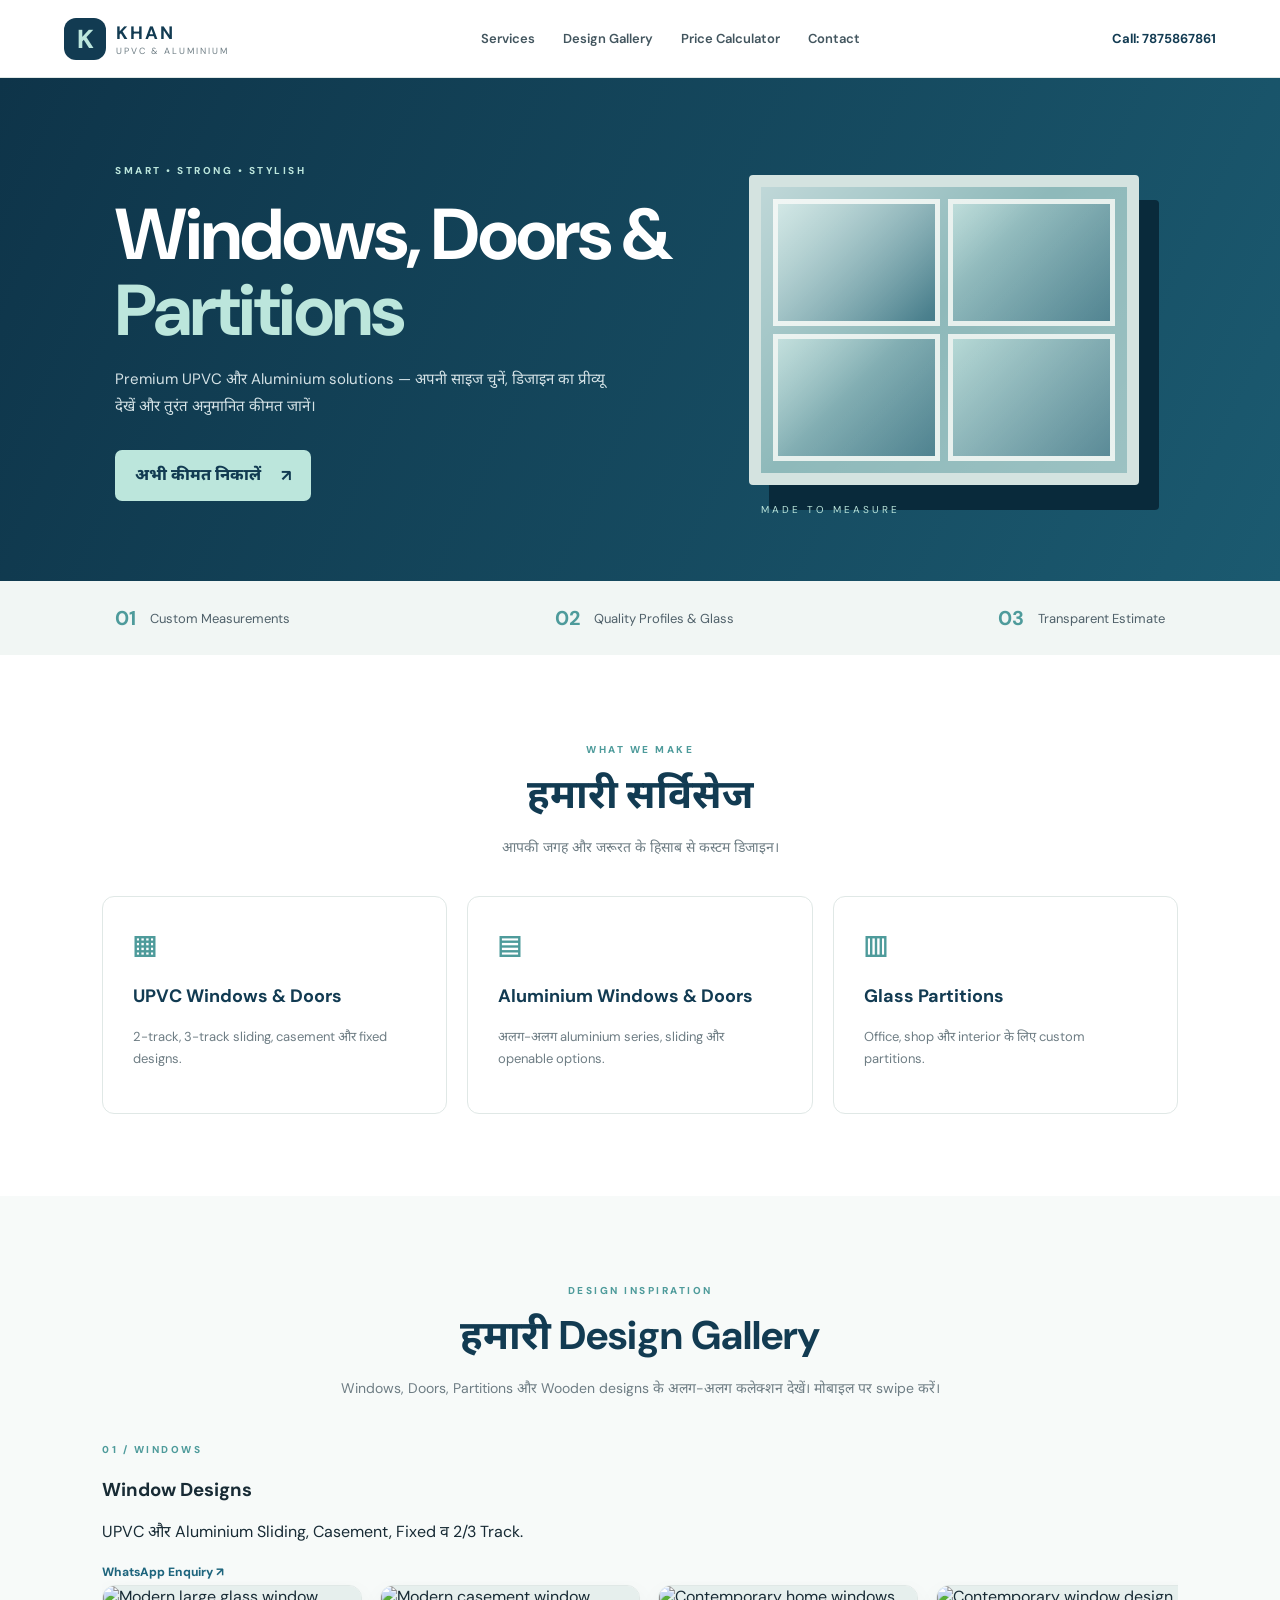
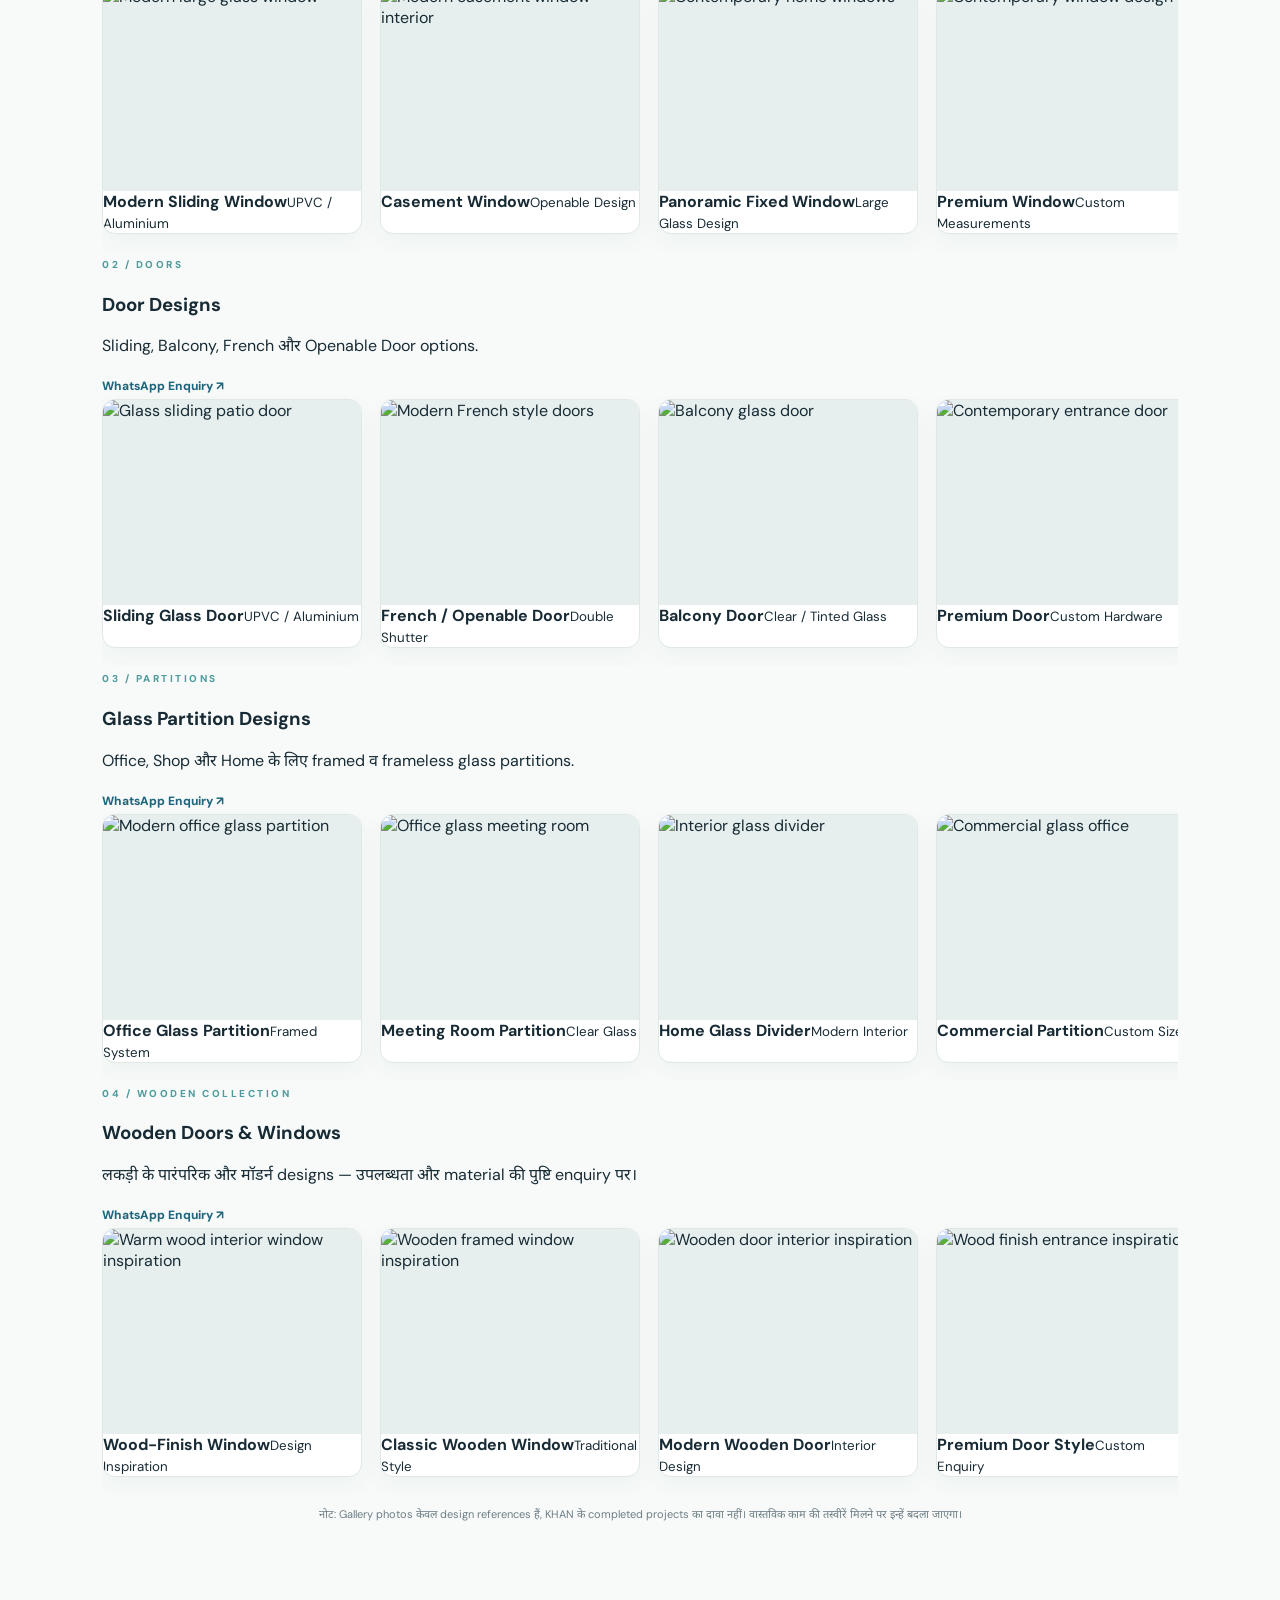
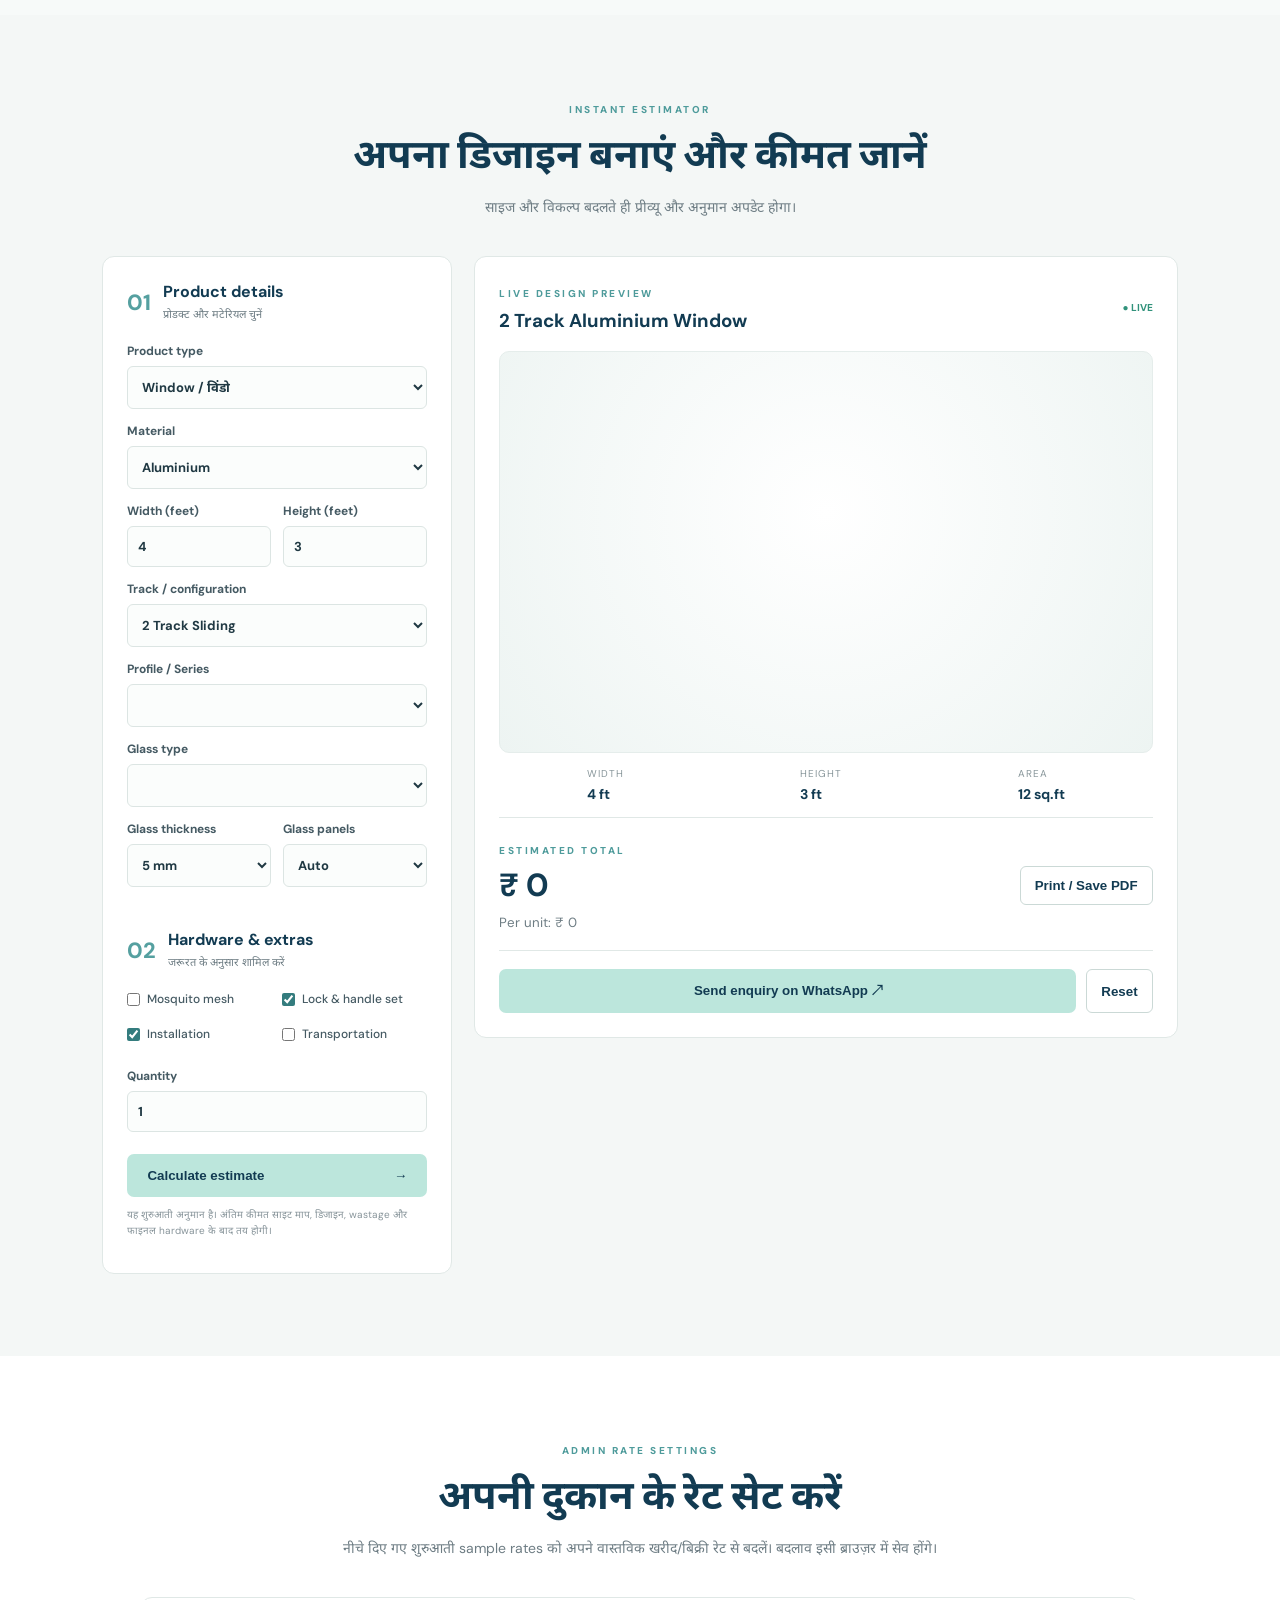
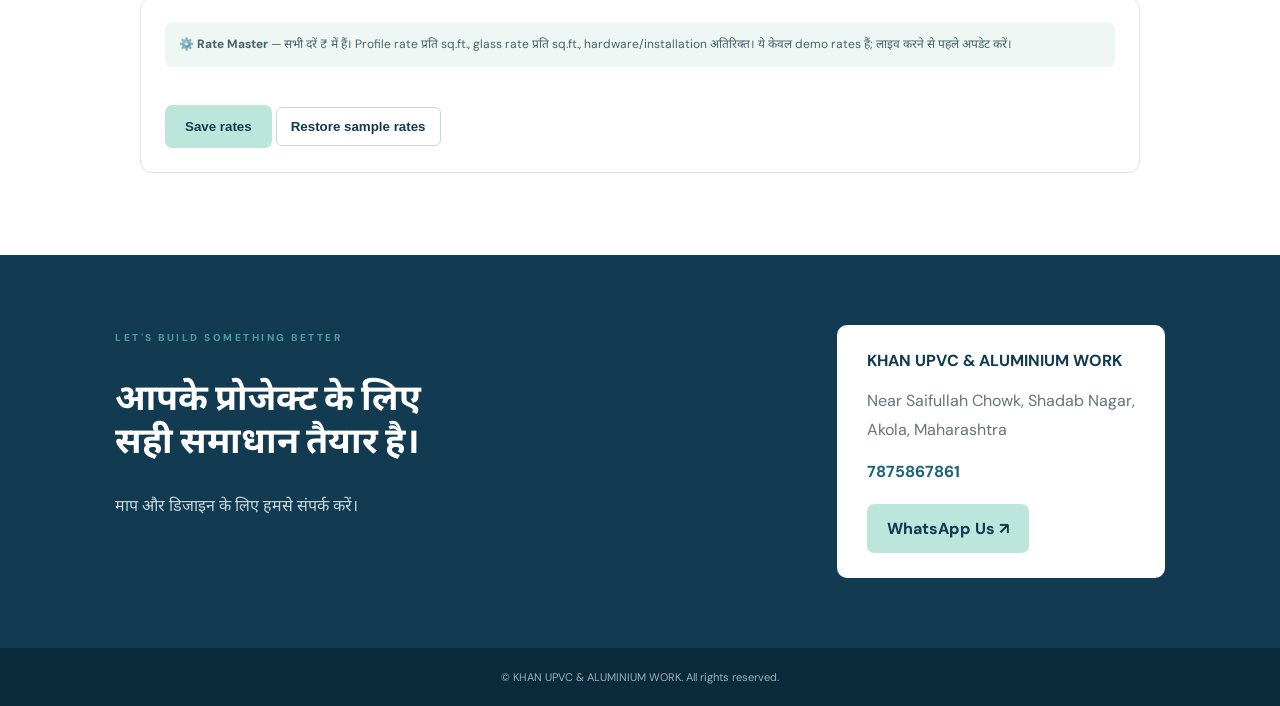
==== commit e881f281: "Add files via upload" ====
--- a/index.html
+++ b/index.html
@@ -10,7 +10,7 @@
 <body>
 <header class="top">
   <a class="brand" href="#"><span class="brandmark">K</span><span><b>KHAN</b><small>UPVC & ALUMINIUM</small></span></a>
-  <nav><a href="#services">Services</a><a href="#gallery">Gallery</a><a href="#projects">Projects</a><a href="#calculator">Calculator</a><a href="#reviews">Reviews</a><a href="#contact">Contact</a></nav>
+  <nav><a href="#services">Services</a><a href="#gallery">Design Gallery</a><a href="#calculator">Price Calculator</a><a href="#contact">Contact</a></nav>
   <a class="call" href="tel:7875867861">Call: 7875867861</a>
 </header>
 <section class="hero">
@@ -31,39 +31,44 @@
   </div>
 </section>
 <section id="gallery" class="section gallery-section">
- <div class="section-head"><span class="eyebrow">DESIGN INSPIRATION</span><h2>Design Gallery</h2><p>अपनी पसंद का design देखें। WhatsApp पर इसी design के लिए enquiry भेजें।</p></div>
- <div class="gallery-filters" role="group" aria-label="Gallery categories">
-  <button class="filter active" data-filter="all">All Designs</button><button class="filter" data-filter="upvc-window">UPVC Windows</button><button class="filter" data-filter="upvc-door">UPVC Doors</button><button class="filter" data-filter="aluminium">Aluminium</button><button class="filter" data-filter="facade">Building Glass</button><button class="filter" data-filter="partition">Glass Partitions</button>
- </div>
- <div class="gallery-track">
-  <article class="gallery-card" data-category="upvc-window"><img src="https://images.unsplash.com/photo-1600210492486-724fe5c67fb0?auto=format&fit=crop&w=900&q=85" alt="Modern sliding window interior"><div><span>UPVC WINDOW</span><h3>2 Track Sliding Window</h3><a class="gallery-enquiry" data-design="2 Track Sliding UPVC Window" href="#">Enquire on WhatsApp ↗</a></div></article>
-  <article class="gallery-card" data-category="upvc-window"><img src="https://images.unsplash.com/photo-1600607687939-ce8a6c25118c?auto=format&fit=crop&w=900&q=85" alt="Modern casement window"><div><span>UPVC WINDOW</span><h3>Casement Window</h3><a class="gallery-enquiry" data-design="UPVC Casement Window" href="#">Enquire on WhatsApp ↗</a></div></article>
-  <article class="gallery-card" data-category="upvc-door"><img src="https://images.unsplash.com/photo-1600566753086-00f18fb6b3ea?auto=format&fit=crop&w=900&q=85" alt="Modern patio sliding door"><div><span>UPVC DOOR</span><h3>Balcony Sliding Door</h3><a class="gallery-enquiry" data-design="UPVC Balcony Sliding Door" href="#">Enquire on WhatsApp ↗</a></div></article>
-  <article class="gallery-card" data-category="aluminium"><img src="https://images.unsplash.com/photo-1600607687920-4e2a09cf159d?auto=format&fit=crop&w=900&q=85" alt="Aluminium framed glass windows"><div><span>ALUMINIUM</span><h3>Premium Aluminium Window</h3><a class="gallery-enquiry" data-design="Premium Aluminium Window" href="#">Enquire on WhatsApp ↗</a></div></article>
-  <article class="gallery-card" data-category="facade"><img src="https://images.unsplash.com/photo-1487958449943-2429e8be8625?auto=format&fit=crop&w=900&q=85" alt="Modern glass building facade"><div><span>BUILDING GLASS</span><h3>Glass Facade</h3><a class="gallery-enquiry" data-design="Building Glass Facade" href="#">Enquire on WhatsApp ↗</a></div></article>
-  <article class="gallery-card" data-category="partition"><img src="https://images.unsplash.com/photo-1497366754035-f200968a6e72?auto=format&fit=crop&w=900&q=85" alt="Office glass partition"><div><span>GLASS PARTITION</span><h3>Office Glass Partition</h3><a class="gallery-enquiry" data-design="Office Glass Partition" href="#">Enquire on WhatsApp ↗</a></div></article>
- </div><p class="gallery-note">नोट: ये illustrative reference images हैं। इन्हें अपने वास्तविक completed work की photos से बदला जा सकता है।</p>
-</section>
-<section id="projects" class="section projects-section">
- <div class="section-head"><span class="eyebrow">OUR WORK</span><h2>Our Completed Projects</h2><p>यहाँ अपने वास्तविक installation और site-work की तस्वीरें जोड़ें।</p></div>
- <div class="project-grid"><article><div class="project-placeholder">WINDOW<br>PROJECT PHOTO</div><h3>Window Installation</h3><p>अपनी साइट की फोटो यहाँ लगाएँ।</p></article><article><div class="project-placeholder">DOOR<br>PROJECT PHOTO</div><h3>Door Installation</h3><p>अपनी साइट की फोटो यहाँ लगाएँ।</p></article><article><div class="project-placeholder">GLASS<br>PROJECT PHOTO</div><h3>Glass Partition Work</h3><p>अपनी साइट की फोटो यहाँ लगाएँ।</p></article></div>
-</section>
-<section id="reviews" class="section reviews-section">
- <div class="section-head"><span class="eyebrow">CUSTOMER FEEDBACK</span><h2>Customer Reviews</h2><p>नीचे दिए गए reviews केवल demo examples हैं, वास्तविक ग्राहक reviews नहीं।</p></div>
- <div class="review-grid"><article><div class="stars">★★★★★</div><h3>Window Installation Work</h3><p>“Window की finishing बहुत अच्छी है और installation भी बढ़िया हुआ।”</p><small>Demo review • ग्राहक की अनुमति के बाद नाम जोड़ा जाएगा</small></article><article><div class="stars">★★★★★</div><h3>Aluminium Glass Work</h3><p>“काम समय पर पूरा हुआ और quality अच्छी रही।”</p><small>Demo review • ग्राहक की अनुमति के बाद नाम जोड़ा जाएगा</small></article><article><div class="stars">★★★★★</div><h3>Office Glass Partition</h3><p>“Professional work और अच्छी finishing.”</p><small>Demo review • ग्राहक की अनुमति के बाद नाम जोड़ा जाएगा</small></article></div>
+ <div class="section-head"><span class="eyebrow">DESIGN INSPIRATION</span><h2>हमारी Design Gallery</h2><p>Windows, Doors, Partitions और Wooden designs के अलग-अलग कलेक्शन देखें। मोबाइल पर swipe करें।</p></div>
+ <div class="gallery-category" id="window-gallery"><div class="gallery-title"><div><span class="eyebrow">01 / WINDOWS</span><h3>Window Designs</h3><p>UPVC और Aluminium Sliding, Casement, Fixed व 2/3 Track.</p></div><a class="gallery-enquiry" href="https://wa.me/917875867861?text=Window%20design%20ke%20liye%20enquiry%20karni%20hai">WhatsApp Enquiry ↗</a></div><div class="gallery-track">
+  <article class="gallery-card"><img loading="lazy" src="https://images.unsplash.com/photo-1600210342496-7a2d7f4f7f6b?auto=format&fit=crop&w=900&q=80" alt="Modern large glass window"><b>Modern Sliding Window</b><small>UPVC / Aluminium</small></article>
+  <article class="gallery-card"><img loading="lazy" src="https://images.unsplash.com/photo-1600607687939-ce8a6c25118c?auto=format&fit=crop&w=900&q=80" alt="Modern casement window interior"><b>Casement Window</b><small>Openable Design</small></article>
+  <article class="gallery-card"><img loading="lazy" src="https://images.unsplash.com/photo-1600566753086-00f18fb6b3ea?auto=format&fit=crop&w=900&q=80" alt="Contemporary home windows"><b>Panoramic Fixed Window</b><small>Large Glass Design</small></article>
+  <article class="gallery-card"><img loading="lazy" src="https://images.unsplash.com/photo-1600607687920-4e2a09cf159d?auto=format&fit=crop&w=900&q=80" alt="Contemporary window design"><b>Premium Window</b><small>Custom Measurements</small></article>
+ </div></div>
+ <div class="gallery-category" id="door-gallery"><div class="gallery-title"><div><span class="eyebrow">02 / DOORS</span><h3>Door Designs</h3><p>Sliding, Balcony, French और Openable Door options.</p></div><a class="gallery-enquiry" href="https://wa.me/917875867861?text=Door%20design%20ke%20liye%20enquiry%20karni%20hai">WhatsApp Enquiry ↗</a></div><div class="gallery-track">
+  <article class="gallery-card"><img loading="lazy" src="https://images.unsplash.com/photo-1600607687644-c7171b42498f?auto=format&fit=crop&w=900&q=80" alt="Glass sliding patio door"><b>Sliding Glass Door</b><small>UPVC / Aluminium</small></article>
+  <article class="gallery-card"><img loading="lazy" src="https://images.unsplash.com/photo-1600607687939-ce8a6c25118c?auto=format&fit=crop&w=900&q=80" alt="Modern French style doors"><b>French / Openable Door</b><small>Double Shutter</small></article>
+  <article class="gallery-card"><img loading="lazy" src="https://images.unsplash.com/photo-1600566753190-17f0baa2a6c3?auto=format&fit=crop&w=900&q=80" alt="Balcony glass door"><b>Balcony Door</b><small>Clear / Tinted Glass</small></article>
+  <article class="gallery-card"><img loading="lazy" src="https://images.unsplash.com/photo-1600607687920-4e2a09cf159d?auto=format&fit=crop&w=900&q=80" alt="Contemporary entrance door"><b>Premium Door</b><small>Custom Hardware</small></article>
+ </div></div>
+ <div class="gallery-category" id="partition-gallery"><div class="gallery-title"><div><span class="eyebrow">03 / PARTITIONS</span><h3>Glass Partition Designs</h3><p>Office, Shop और Home के लिए framed व frameless glass partitions.</p></div><a class="gallery-enquiry" href="https://wa.me/917875867861?text=Glass%20partition%20ke%20liye%20enquiry%20karni%20hai">WhatsApp Enquiry ↗</a></div><div class="gallery-track">
+  <article class="gallery-card"><img loading="lazy" src="https://images.unsplash.com/photo-1497366754035-f200968a6e72?auto=format&fit=crop&w=900&q=80" alt="Modern office glass partition"><b>Office Glass Partition</b><small>Framed System</small></article>
+  <article class="gallery-card"><img loading="lazy" src="https://images.unsplash.com/photo-1497366811353-6870744d04b2?auto=format&fit=crop&w=900&q=80" alt="Office glass meeting room"><b>Meeting Room Partition</b><small>Clear Glass</small></article>
+  <article class="gallery-card"><img loading="lazy" src="https://images.unsplash.com/photo-1600607687920-4e2a09cf159d?auto=format&fit=crop&w=900&q=80" alt="Interior glass divider"><b>Home Glass Divider</b><small>Modern Interior</small></article>
+  <article class="gallery-card"><img loading="lazy" src="https://images.unsplash.com/photo-1497366216548-37526070297c?auto=format&fit=crop&w=900&q=80" alt="Commercial glass office"><b>Commercial Partition</b><small>Custom Size</small></article>
+ </div></div>
+ <div class="gallery-category" id="wood-gallery"><div class="gallery-title"><div><span class="eyebrow">04 / WOODEN COLLECTION</span><h3>Wooden Doors & Windows</h3><p>लकड़ी के पारंपरिक और मॉडर्न designs — उपलब्धता और material की पुष्टि enquiry पर।</p></div><a class="gallery-enquiry" href="https://wa.me/917875867861?text=Wooden%20door%20and%20window%20designs%20ke%20liye%20enquiry">WhatsApp Enquiry ↗</a></div><div class="gallery-track">
+  <article class="gallery-card"><img loading="lazy" src="https://images.unsplash.com/photo-1600210342496-7a2d7f4f7f6b?auto=format&fit=crop&w=900&q=80" alt="Warm wood interior window inspiration"><b>Wood-Finish Window</b><small>Design Inspiration</small></article>
+  <article class="gallery-card"><img loading="lazy" src="https://images.unsplash.com/photo-1600607687939-ce8a6c25118c?auto=format&fit=crop&w=900&q=80" alt="Wooden framed window inspiration"><b>Classic Wooden Window</b><small>Traditional Style</small></article>
+  <article class="gallery-card"><img loading="lazy" src="https://images.unsplash.com/photo-1600566753086-00f18fb6b3ea?auto=format&fit=crop&w=900&q=80" alt="Wooden door interior inspiration"><b>Modern Wooden Door</b><small>Interior Design</small></article>
+  <article class="gallery-card"><img loading="lazy" src="https://images.unsplash.com/photo-1600607687644-c7171b42498f?auto=format&fit=crop&w=900&q=80" alt="Wood finish entrance inspiration"><b>Premium Door Style</b><small>Custom Enquiry</small></article>
+ </div></div>
+ <p class="gallery-note">नोट: Gallery photos केवल design references हैं, KHAN के completed projects का दावा नहीं। वास्तविक काम की तस्वीरें मिलने पर इन्हें बदला जाएगा।</p>
 </section>
 <section id="calculator" class="section calculator-section">
   <div class="section-head"><span class="eyebrow">INSTANT ESTIMATOR</span><h2>अपना डिजाइन बनाएं और कीमत जानें</h2><p>साइज और विकल्प बदलते ही प्रीव्यू और अनुमान अपडेट होगा।</p></div>
   <div class="builder">
     <div class="controls">
       <div class="step-title"><span>01</span><div><b>Product details</b><small>प्रोडक्ट और मटेरियल चुनें</small></div></div>
-      <label>Product type<select id="product"><option value="window">Window / विंडो</option><option value="door">Door / डोर</option><option value="partition">Glass Partition / पार्टिशन</option><option value="building">Building Glass / Facade</option></select></label>
+      <label>Product type<select id="product"><option value="window">Window / विंडो</option><option value="door">Door / डोर</option><option value="partition">Partition / पार्टिशन</option></select></label>
       <label>Material<select id="material"><option value="aluminium">Aluminium</option><option value="upvc">UPVC</option></select></label>
       <div class="two">
         <label>Width (feet)<input id="width" type="number" min="0.5" max="30" step="0.25" value="4"></label>
         <label>Height (feet)<input id="height" type="number" min="0.5" max="30" step="0.25" value="3"></label>
       </div>
-      <div id="doorOptions" class="hidden"><label>Door type<select id="doorType"><option>Sliding Door</option><option>Openable Door</option><option>Balcony Door</option><option>French Door</option></select></label><label>Shutter<select id="shutter"><option>Single Shutter</option><option>Double Shutter</option></select></label></div>
       <div id="trackWrap"><label>Track / configuration<select id="tracks"><option value="2">2 Track Sliding</option><option value="3">3 Track Sliding</option><option value="fixed">Fixed Window</option><option value="casement">Casement / Openable</option></select></label></div>
       <label>Profile / Series<select id="profile"></select></label>
       <label>Glass type<select id="glass"></select></label>
@@ -71,7 +76,6 @@
         <label>Glass thickness<select id="thickness"><option value="5">5 mm</option><option value="6">6 mm</option><option value="8">8 mm</option><option value="10">10 mm</option><option value="12">12 mm</option></select></label>
         <label>Glass panels<select id="panels"><option>Auto</option><option>1</option><option>2</option><option>3</option><option>4</option><option>6</option></select></label>
       </div>
-      <div id="buildingOptions" class="hidden"><label>Facade glass type<select id="facadeType"><option>Clear</option><option>Reflective</option><option>Tinted</option><option>Frosted</option><option>Toughened</option></select></label><label>Installation level<select id="facadeInstall"><option>Standard</option><option>High-rise / Tower</option></select></label></div>
       <div id="partitionOptions" class="hidden"><label>Partition style<select id="partitionStyle"><option value="framed">Framed partition</option><option value="toughened">Frameless toughened glass</option></select></label></div>
       <div class="step-title second"><span>02</span><div><b>Hardware & extras</b><small>जरूरत के अनुसार शामिल करें</small></div></div>
       <div class="checks">
--- a/style.css
+++ b/style.css
@@ -2,3 +2,30 @@
 :root{--navy:#123b52;--blue:#1e657d;--mint:#bce6dc;--ink:#182b35;--muted:#6e7d84;--paper:#f4f7f6;--line:#e0e8e6;--white:#fff}*{box-sizing:border-box}html{scroll-behavior:smooth}body{margin:0;font-family:'DM Sans','Noto Sans Devanagari',sans-serif;color:var(--ink);background:#fff}.top{height:78px;padding:0 max(5vw,22px);display:flex;align-items:center;justify-content:space-between;background:#fff;position:sticky;top:0;z-index:10;border-bottom:1px solid var(--line)}.brand{display:flex;align-items:center;gap:10px;color:var(--navy);text-decoration:none}.brandmark{width:42px;height:42px;border-radius:12px;background:var(--navy);color:var(--mint);display:grid;place-items:center;font-size:26px;font-weight:800}.brand b{display:block;letter-spacing:2px;font-size:18px}.brand small{display:block;font-size:9px;letter-spacing:2px;color:var(--muted)}nav{display:flex;gap:28px}nav a{color:#42555e;text-decoration:none;font-size:13px;font-weight:600}.call{color:var(--navy);font-weight:700;text-decoration:none;font-size:13px}.hero{min-height:500px;background:linear-gradient(115deg,#0e3449,#1b5a70);color:#fff;padding:80px 9%;display:flex;align-items:center;justify-content:space-between;overflow:hidden}.hero-copy{max-width:570px}.eyebrow{font-size:10px;letter-spacing:2.5px;font-weight:800;color:#4e9b9b}.hero .eyebrow{color:var(--mint)}h1{font-size:clamp(42px,6vw,72px);line-height:1.05;letter-spacing:-2px;margin:18px 0}h1 em{font-style:normal;color:var(--mint)}.hero p{max-width:490px;color:#d4e2e6;line-height:1.8;font-size:15px;margin-bottom:30px}.btn{border:0;background:var(--mint);color:var(--navy);padding:14px 20px;border-radius:7px;text-decoration:none;font-weight:800;display:inline-flex;align-items:center;gap:20px;cursor:pointer}.hero-art{width:42%;display:flex;justify-content:center}.glass-card{width:min(390px,100%);height:310px;border:12px solid #d4e3e0;border-radius:4px;box-shadow:20px 25px 0 #092a3b;position:relative;padding:12px;background:#8eb9ba}.glass-card:after{content:"";position:absolute;inset:0;background:linear-gradient(135deg,#ffffff70,transparent 45%,#ffffff20)}.window-drawing{height:100%;display:grid;grid-template-columns:1fr 1fr;gap:8px}.window-drawing i{border:5px solid #e7f0ed;background:linear-gradient(135deg,#b5d8d5,#467c8a)}.glass-card span{position:absolute;bottom:-43px;left:0;font-size:10px;letter-spacing:3px;color:var(--mint)}.trust{padding:24px 9%;display:flex;justify-content:space-between;background:#f1f6f4}.trust div{display:flex;align-items:center;gap:14px;color:#50616a;font-size:13px}.trust b{color:#4e9b9b;font-size:20px}.section{padding:82px 8%}.section-head{text-align:center;margin:0 auto 38px;max-width:700px}.section-head h2{font-size:clamp(28px,4vw,40px);margin:10px 0;color:var(--navy)}.section-head p{color:var(--muted);font-size:14px}.service-grid{display:grid;grid-template-columns:repeat(3,1fr);gap:20px}.service-grid article{border:1px solid var(--line);padding:30px;border-radius:12px;background:#fff}.service-icon{font-size:30px;color:#4e9b9b}.service-grid h3{color:var(--navy);font-size:18px}.service-grid p{color:var(--muted);font-size:13px;line-height:1.7}.calculator-section{background:var(--paper)}.builder{max-width:1200px;margin:auto;display:grid;grid-template-columns:350px 1fr;gap:22px;align-items:start}.controls,.preview-area,.rate-panel{background:#fff;border:1px solid var(--line);border-radius:12px;padding:24px}.step-title{display:flex;gap:12px;align-items:center;margin-bottom:20px}.step-title>span{font-size:22px;font-weight:800;color:#55a0a0}.step-title b{display:block;color:var(--navy)}.step-title small{font-size:11px;color:var(--muted)}.second{margin-top:28px}label{display:block;font-size:12px;font-weight:700;color:#455a63;margin-bottom:14px}input,select{display:block;width:100%;margin-top:7px;border:1px solid #dce5e3;background:#fbfdfc;border-radius:6px;padding:11px 10px;color:#203943;font:inherit;font-size:13px;min-height:41px}input:focus,select:focus{outline:2px solid #bce6dc;border-color:#62a7a2}.two{display:grid;grid-template-columns:1fr 1fr;gap:12px}.checks{display:grid;grid-template-columns:1fr 1fr;gap:5px 10px;margin:12px 0}.checks label{display:flex;align-items:center;gap:7px;font-weight:500}.checks input{width:auto;min-height:0;margin:0;accent-color:#347c7e}.full{width:100%;justify-content:space-between;margin-top:8px}.disclaimer{font-size:10px;line-height:1.6;color:#87949a}.hidden{display:none}.preview-head{display:flex;justify-content:space-between;align-items:center}.preview-head h3{margin:6px 0 0;color:var(--navy)}.live{font-size:10px;color:#31927b;font-weight:800}.preview-stage{background:radial-gradient(circle at 50% 40%,#fff,#edf4f2);border:1px solid #e5edeb;border-radius:10px;margin-top:18px;min-height:350px;display:grid;place-items:center;padding:10px}.preview-stage svg{width:100%;max-height:380px}.dimension{display:flex;justify-content:space-around;padding:14px 0;border-bottom:1px solid var(--line);font-size:10px;letter-spacing:1px;color:#89979b}.dimension b{display:block;color:var(--navy);font-size:14px;letter-spacing:0;margin-top:5px}.estimate{padding-top:20px}.estimate-top{display:flex;justify-content:space-between;align-items:center}.estimate h2{font-size:32px;color:var(--navy);margin:5px 0}.estimate small{color:var(--muted)}.outline{border:1px solid #cbd9d6;background:white;color:var(--navy);padding:11px 14px;border-radius:6px;font-weight:700;cursor:pointer}.breakdown{margin-top:18px;border-top:1px solid var(--line)}.break-row{display:flex;justify-content:space-between;padding:9px 2px;border-bottom:1px solid #edf1f0;font-size:12px;color:#617078}.break-row.total-row{font-weight:800;color:var(--navy);font-size:14px}.quote-actions{display:flex;gap:10px;margin-top:18px}.quote-actions .btn{flex:1;justify-content:center}.rate-section{background:#fff}.rate-panel{max-width:1000px;margin:auto}.rate-note{background:#eef7f4;padding:14px;border-radius:7px;font-size:12px;color:#47636a;margin-bottom:20px}.rate-grid{display:grid;grid-template-columns:repeat(3,1fr);gap:12px}.rate-grid label{margin:0}.rate-grid input{padding:9px}.rate-panel button{margin-top:18px}#savedMsg{font-size:12px;color:#25846e;margin-left:12px}.contact{background:var(--navy);color:white;padding:70px 9%;display:flex;justify-content:space-between;gap:30px}.contact h2{font-size:36px;line-height:1.2}.contact p{color:#c7d8dc;line-height:1.8}.contact-card{background:#fff;color:var(--navy);padding:25px 30px;border-radius:10px;min-width:280px}.contact-card p{color:#64757b}.contact-card>a:not(.btn){display:block;color:var(--blue);font-weight:800;margin:10px 0;text-decoration:none}.contact-card .btn{margin-top:12px}footer{text-align:center;padding:22px;background:#0b2a3b;color:#9bb0b7;font-size:11px}
 @media(max-width:850px){nav{display:none}.hero{padding:60px 7%;min-height:0}.hero-art{width:38%}.glass-card{height:220px}.builder{grid-template-columns:1fr}.controls{order:2}.preview-area{order:1}.rate-grid{grid-template-columns:1fr 1fr}.contact{padding:55px 7%}}@media(max-width:560px){.top{height:66px}.call{font-size:11px}.hero{display:block;padding:55px 7%}.hero-art{width:80%;margin:55px auto 30px}.trust{gap:15px;flex-wrap:wrap}.trust div{width:45%;font-size:11px}.section{padding:58px 5%}.service-grid{grid-template-columns:1fr}.controls,.preview-area,.rate-panel{padding:17px}.preview-stage{min-height:250px}.estimate-top{align-items:flex-start;gap:10px}.estimate h2{font-size:26px}.quote-actions{flex-direction:column}.rate-grid{grid-template-columns:1fr 1fr}.contact{display:block}.contact-card{margin-top:28px}.contact h2{font-size:30px}}
 @media print{.top,nav,.hero,.trust,#services,.controls,.rate-section,.contact,footer,.outline,.quote-actions{display:none!important}.section{padding:0}.builder{display:block}.preview-area{border:0}.preview-stage{min-height:260px}.calculator-section{background:white}.estimate{break-inside:avoid}}
+
+/* Gallery, projects and reviews */
+.gallery-section{background:#f7faf9}
+.gallery-filters{display:flex;justify-content:center;gap:9px;flex-wrap:wrap;margin:-8px auto 26px}
+.gallery-filters .filter{border:1px solid #d5e3df;background:#fff;color:#355765;padding:10px 15px;border-radius:30px;font:600 12px inherit;cursor:pointer}
+.gallery-filters .filter.active{background:var(--navy);border-color:var(--navy);color:#fff}
+.gallery-track{display:grid;grid-auto-flow:column;grid-auto-columns:minmax(260px, 1fr);grid-auto-columns: minmax(260px, 31%);gap:18px;overflow-x:auto;scroll-snap-type:x mandatory;padding:4px 2px 18px;overscroll-behavior-x:contain}
+.gallery-card{background:#fff;border:1px solid var(--line);border-radius:13px;overflow:hidden;scroll-snap-align:start;min-width:0;box-shadow:0 8px 25px #163b4a0b}
+.gallery-card[hidden]{display:none}
+.gallery-card img{width:100%;height:205px;object-fit:cover;display:block;background:#e6efed}
+.gallery-card>div{padding:17px 18px 20px}
+.gallery-card span{font-size:9px;letter-spacing:1.8px;color:#4e9b9b;font-weight:800}
+.gallery-card h3{font-size:17px;color:var(--navy);margin:8px 0 13px}
+.gallery-enquiry{font-size:12px;font-weight:800;color:var(--blue);text-decoration:none}
+.gallery-note{text-align:center;font-size:11px;color:var(--muted);margin-top:12px}
+.projects-section{background:#fff}
+.project-grid,.review-grid{display:grid;grid-template-columns:repeat(3,1fr);gap:20px}
+.project-grid article,.review-grid article{border:1px solid var(--line);border-radius:12px;padding:18px;background:#fff}
+.project-placeholder{height:180px;border-radius:8px;background:linear-gradient(135deg,#e6f0ed,#b8d3d0);display:grid;place-content:center;text-align:center;color:#42646a;font-size:13px;font-weight:800;letter-spacing:2px}
+.project-grid h3,.review-grid h3{color:var(--navy);font-size:16px;margin:14px 0 7px}
+.project-grid p,.review-grid p{font-size:13px;line-height:1.7;color:var(--muted)}
+.reviews-section{background:#f4f7f6}
+.review-grid article{padding:24px}
+.review-grid small{font-size:10px;line-height:1.5;color:#87949a}
+.stars{letter-spacing:3px;color:#d49a27;font-size:19px}
+@media(max-width:850px){.gallery-track{grid-auto-columns:minmax(250px, 45%);grid-auto-columns:minmax(250px,45%)}.project-grid,.review-grid{grid-template-columns:1fr 1fr}}
+@media(max-width:560px){.gallery-track{grid-auto-columns:85%;gap:12px}.gallery-card img{height:190px}.project-grid,.review-grid{grid-template-columns:1fr}.gallery-filters{justify-content:flex-start;flex-wrap:nowrap;overflow-x:auto;padding-bottom:8px}.gallery-filters .filter{white-space:nowrap}}
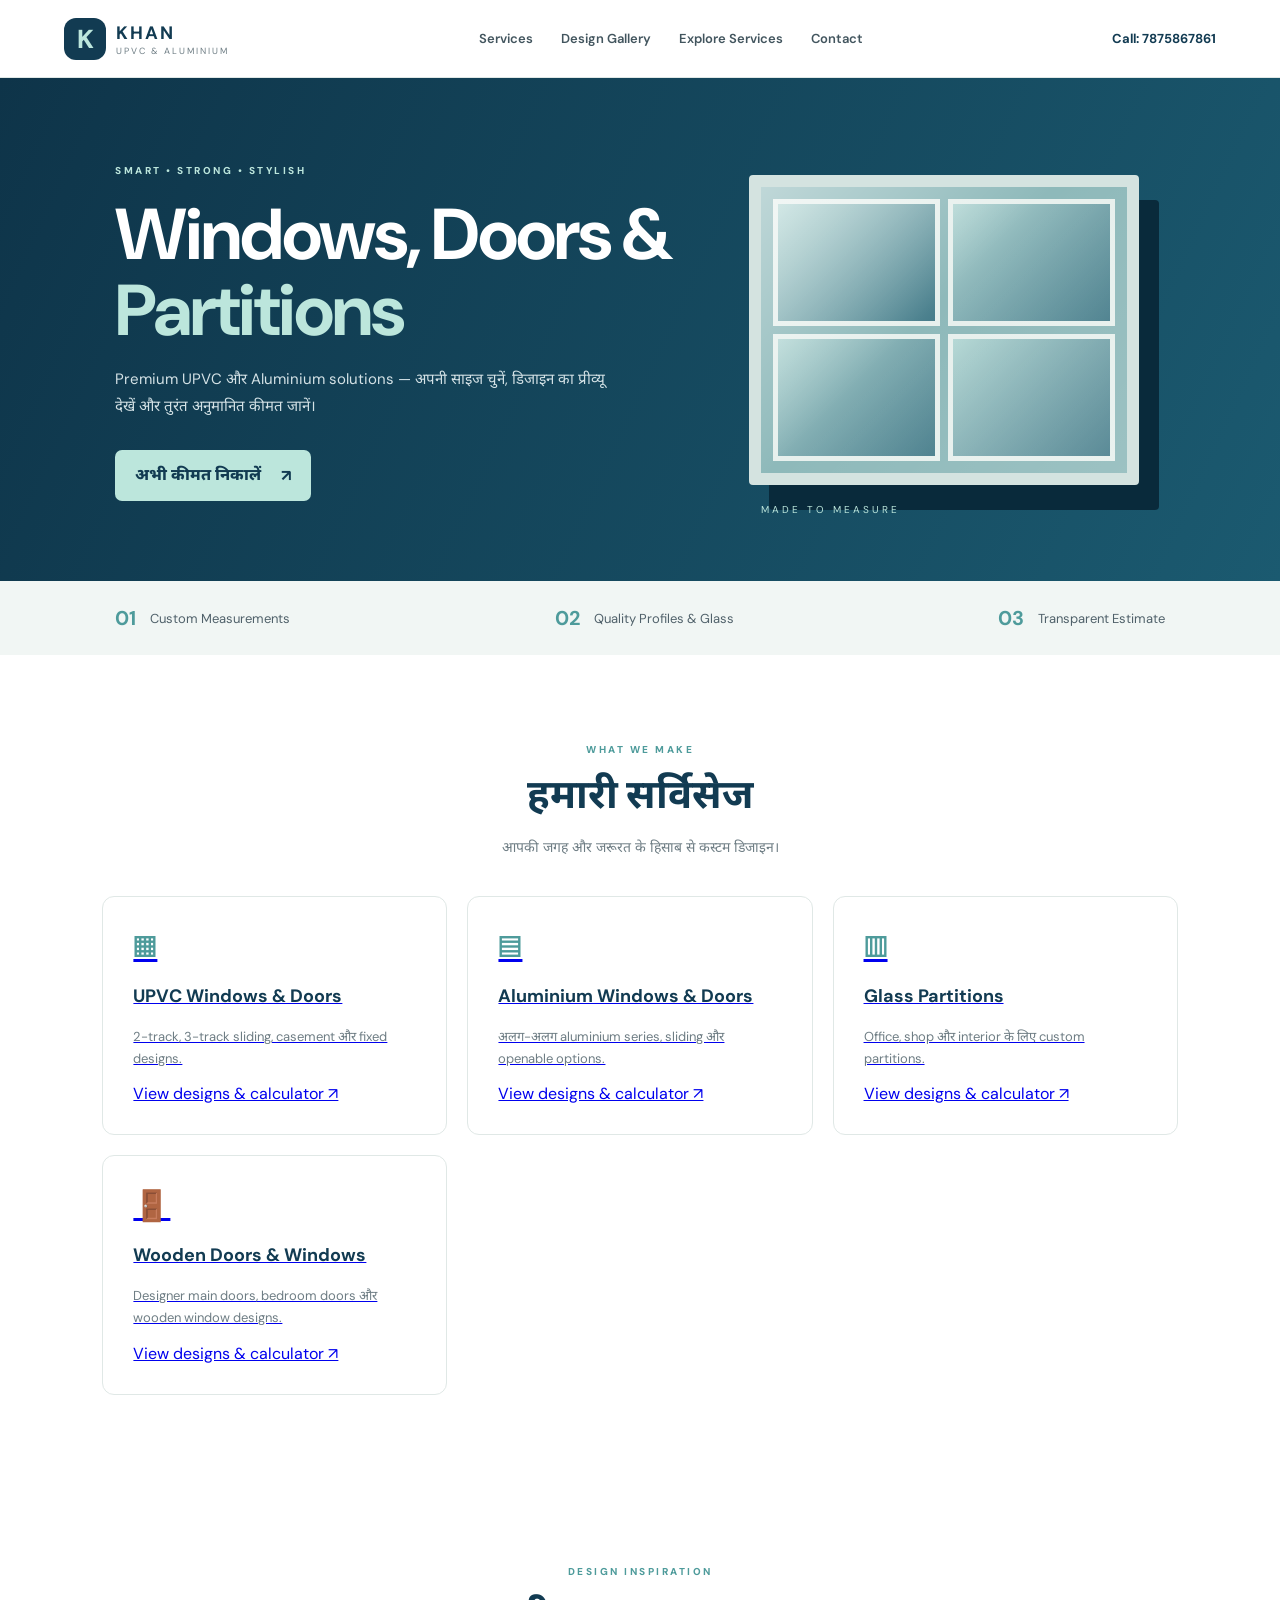
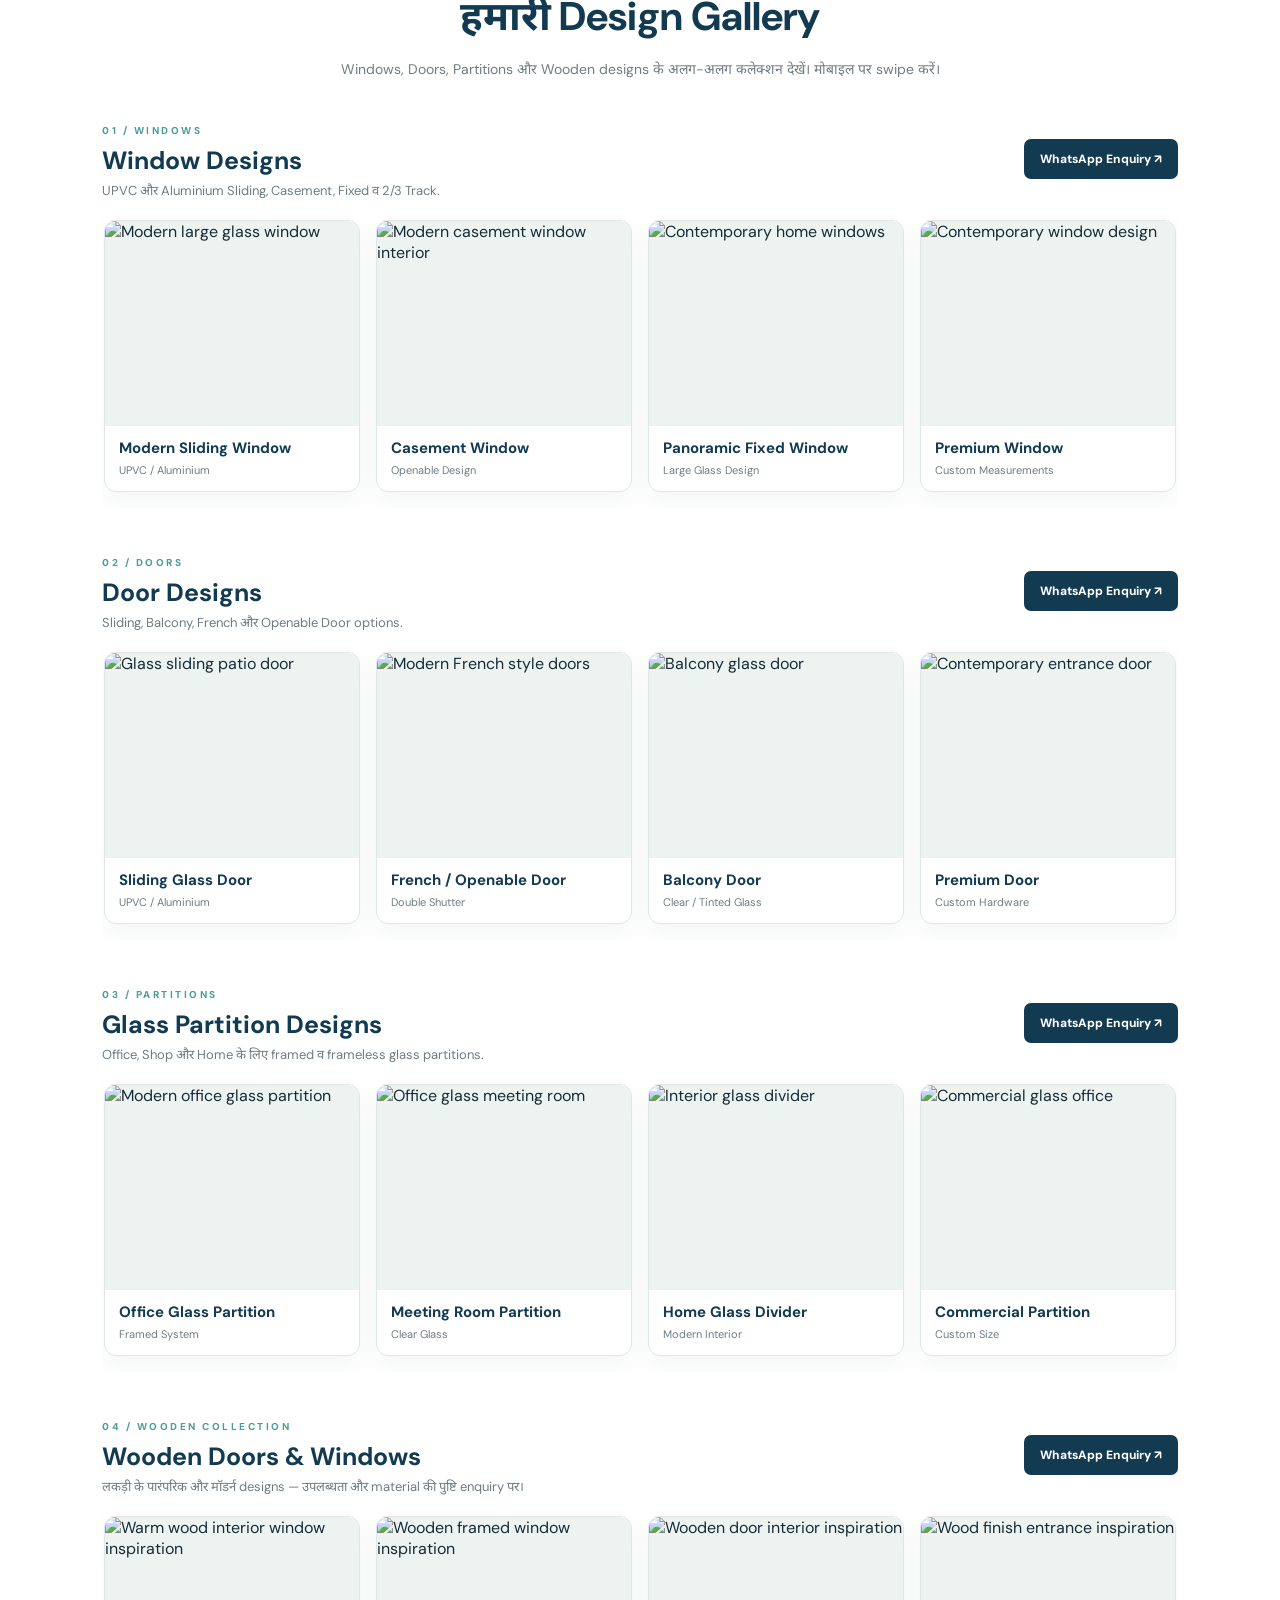
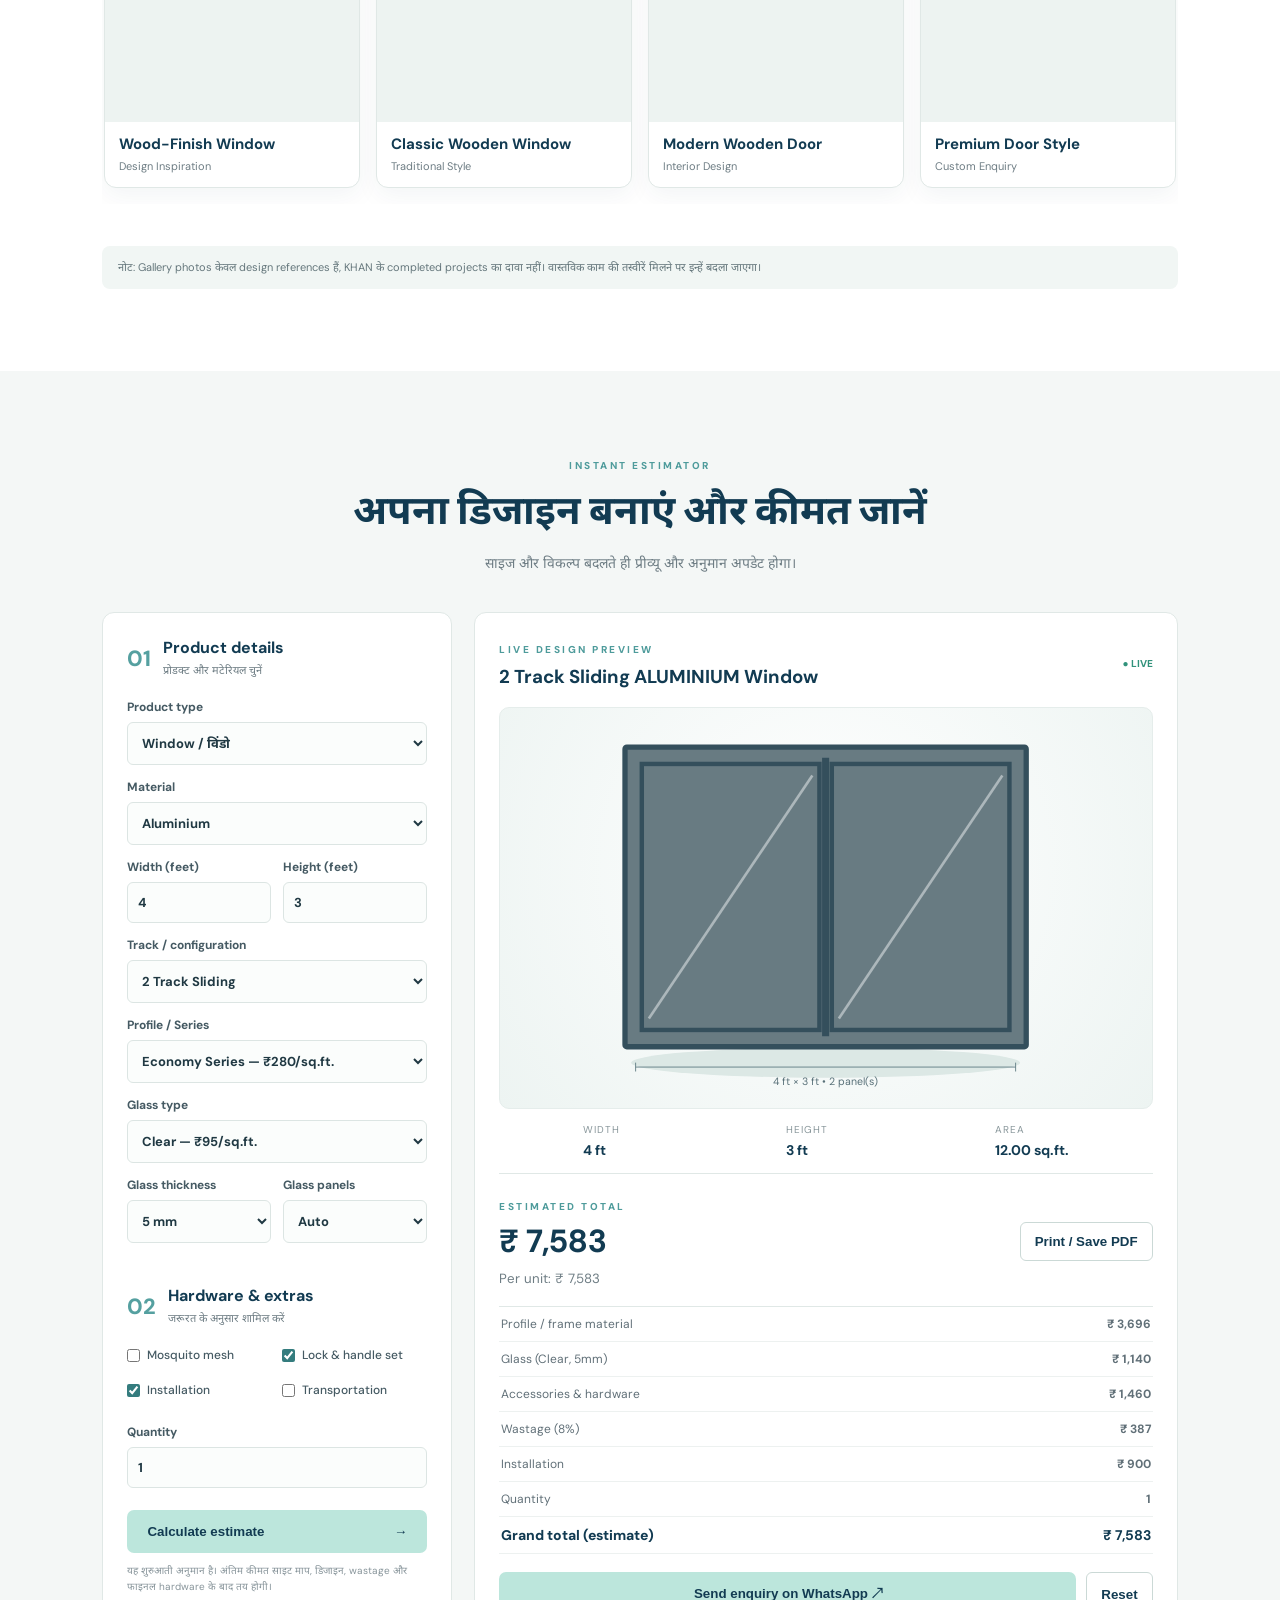
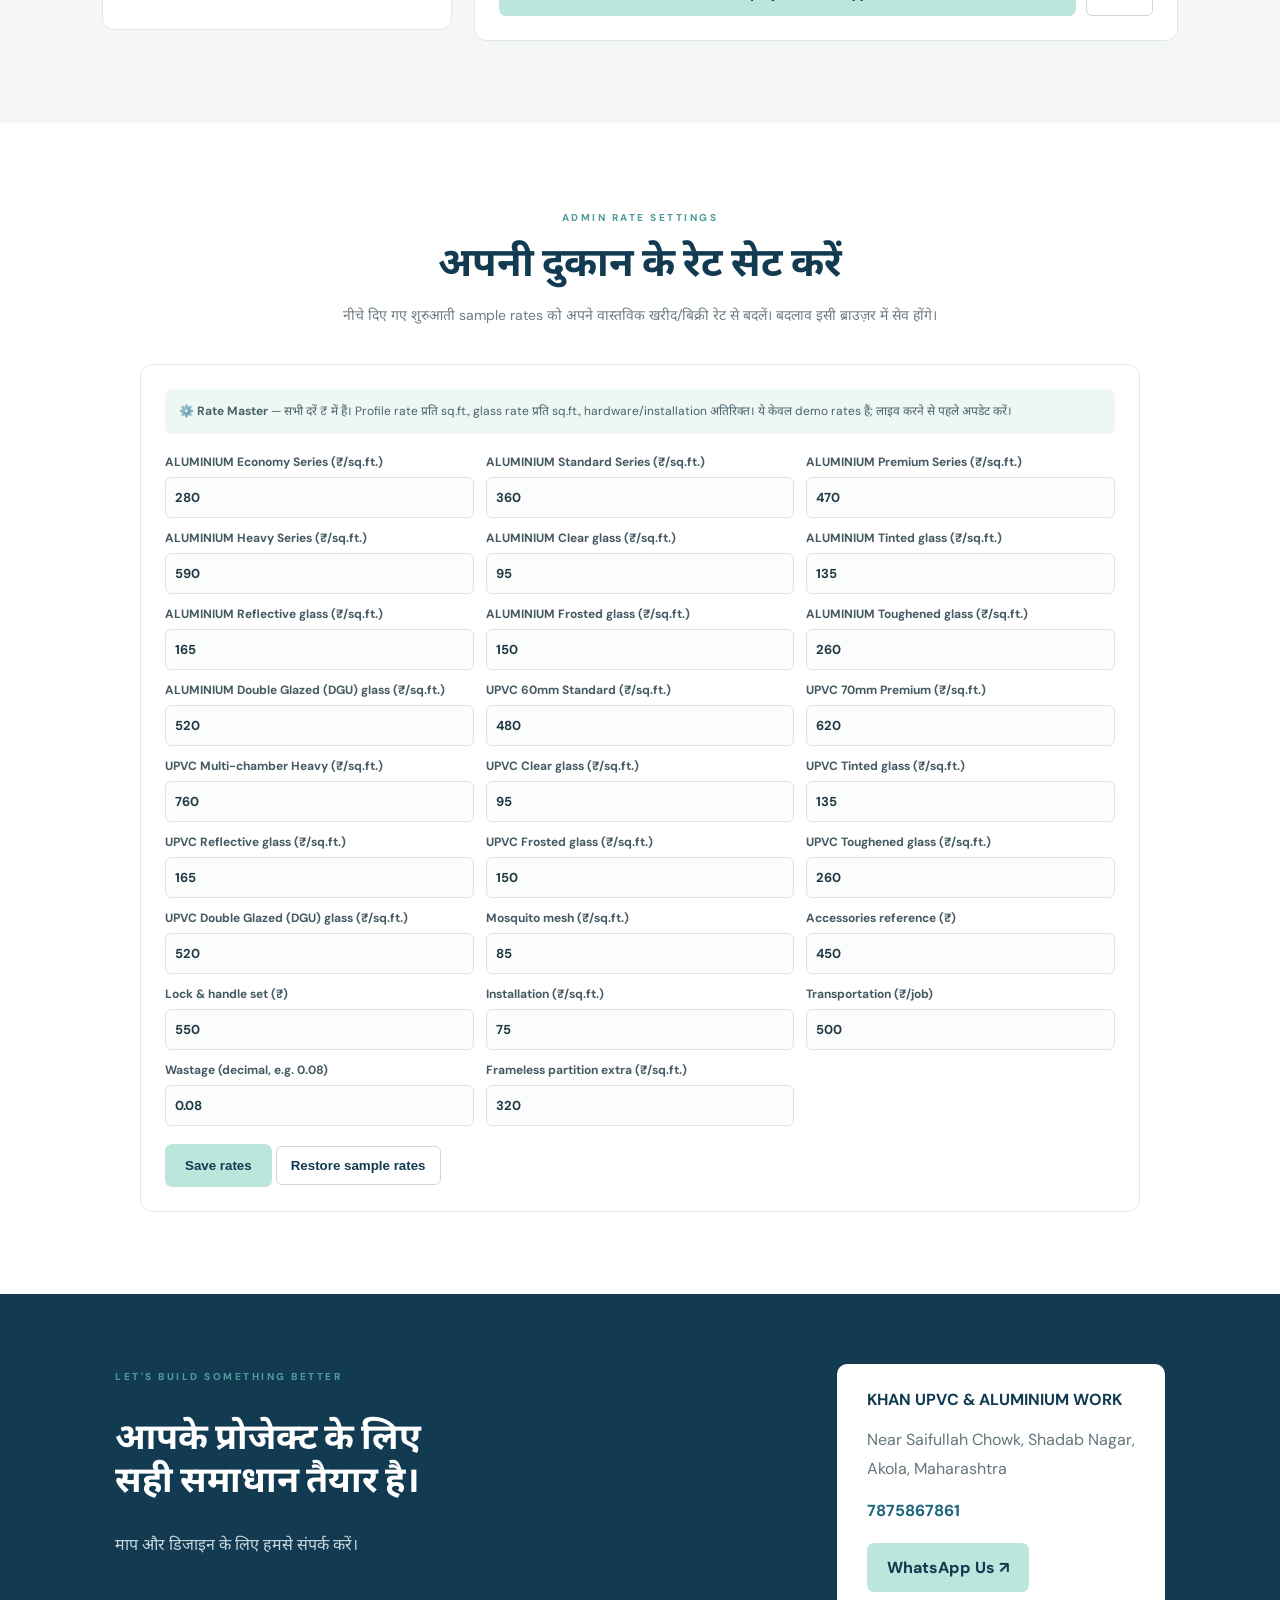
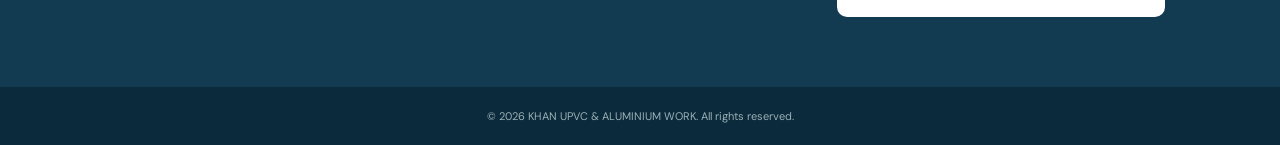
==== commit ba2d2cb9: "Add files via upload" ====
--- a/index.html
+++ b/index.html
@@ -10,7 +10,7 @@
 <body>
 <header class="top">
   <a class="brand" href="#"><span class="brandmark">K</span><span><b>KHAN</b><small>UPVC & ALUMINIUM</small></span></a>
-  <nav><a href="#services">Services</a><a href="#gallery">Design Gallery</a><a href="#calculator">Price Calculator</a><a href="#contact">Contact</a></nav>
+  <nav><a href="#services">Services</a><a href="#gallery">Design Gallery</a><a href="#services">Explore Services</a><a href="#contact">Contact</a></nav>
   <a class="call" href="tel:7875867861">Call: 7875867861</a>
 </header>
 <section class="hero">
@@ -24,10 +24,11 @@
 <section class="trust"><div><b>01</b><span>Custom Measurements</span></div><div><b>02</b><span>Quality Profiles & Glass</span></div><div><b>03</b><span>Transparent Estimate</span></div></section>
 <section id="services" class="section">
   <div class="section-head"><span class="eyebrow">WHAT WE MAKE</span><h2>हमारी सर्विसेज</h2><p>आपकी जगह और जरूरत के हिसाब से कस्टम डिजाइन।</p></div>
-  <div class="service-grid">
-    <article><div class="service-icon">▦</div><h3>UPVC Windows & Doors</h3><p>2-track, 3-track sliding, casement और fixed designs.</p></article>
-    <article><div class="service-icon">▤</div><h3>Aluminium Windows & Doors</h3><p>अलग-अलग aluminium series, sliding और openable options.</p></article>
-    <article><div class="service-icon">▥</div><h3>Glass Partitions</h3><p>Office, shop और interior के लिए custom partitions.</p></article>
+  <div class="service-grid service-grid-four">
+    <a class="service-link" href="upvc.html"><article><div class="service-icon">▦</div><h3>UPVC Windows & Doors</h3><p>2-track, 3-track sliding, casement और fixed designs.</p><span>View designs & calculator ↗</span></article></a>
+    <a class="service-link" href="aluminium.html"><article><div class="service-icon">▤</div><h3>Aluminium Windows & Doors</h3><p>अलग-अलग aluminium series, sliding और openable options.</p><span>View designs & calculator ↗</span></article></a>
+    <a class="service-link" href="glass-partition.html"><article><div class="service-icon">▥</div><h3>Glass Partitions</h3><p>Office, shop और interior के लिए custom partitions.</p><span>View designs & calculator ↗</span></article></a>
+    <a class="service-link" href="wooden.html"><article><div class="service-icon">🚪</div><h3>Wooden Doors & Windows</h3><p>Designer main doors, bedroom doors और wooden window designs.</p><span>View designs & calculator ↗</span></article></a>
   </div>
 </section>
 <section id="gallery" class="section gallery-section">
--- a/style.css
+++ b/style.css
@@ -2,30 +2,7 @@
 :root{--navy:#123b52;--blue:#1e657d;--mint:#bce6dc;--ink:#182b35;--muted:#6e7d84;--paper:#f4f7f6;--line:#e0e8e6;--white:#fff}*{box-sizing:border-box}html{scroll-behavior:smooth}body{margin:0;font-family:'DM Sans','Noto Sans Devanagari',sans-serif;color:var(--ink);background:#fff}.top{height:78px;padding:0 max(5vw,22px);display:flex;align-items:center;justify-content:space-between;background:#fff;position:sticky;top:0;z-index:10;border-bottom:1px solid var(--line)}.brand{display:flex;align-items:center;gap:10px;color:var(--navy);text-decoration:none}.brandmark{width:42px;height:42px;border-radius:12px;background:var(--navy);color:var(--mint);display:grid;place-items:center;font-size:26px;font-weight:800}.brand b{display:block;letter-spacing:2px;font-size:18px}.brand small{display:block;font-size:9px;letter-spacing:2px;color:var(--muted)}nav{display:flex;gap:28px}nav a{color:#42555e;text-decoration:none;font-size:13px;font-weight:600}.call{color:var(--navy);font-weight:700;text-decoration:none;font-size:13px}.hero{min-height:500px;background:linear-gradient(115deg,#0e3449,#1b5a70);color:#fff;padding:80px 9%;display:flex;align-items:center;justify-content:space-between;overflow:hidden}.hero-copy{max-width:570px}.eyebrow{font-size:10px;letter-spacing:2.5px;font-weight:800;color:#4e9b9b}.hero .eyebrow{color:var(--mint)}h1{font-size:clamp(42px,6vw,72px);line-height:1.05;letter-spacing:-2px;margin:18px 0}h1 em{font-style:normal;color:var(--mint)}.hero p{max-width:490px;color:#d4e2e6;line-height:1.8;font-size:15px;margin-bottom:30px}.btn{border:0;background:var(--mint);color:var(--navy);padding:14px 20px;border-radius:7px;text-decoration:none;font-weight:800;display:inline-flex;align-items:center;gap:20px;cursor:pointer}.hero-art{width:42%;display:flex;justify-content:center}.glass-card{width:min(390px,100%);height:310px;border:12px solid #d4e3e0;border-radius:4px;box-shadow:20px 25px 0 #092a3b;position:relative;padding:12px;background:#8eb9ba}.glass-card:after{content:"";position:absolute;inset:0;background:linear-gradient(135deg,#ffffff70,transparent 45%,#ffffff20)}.window-drawing{height:100%;display:grid;grid-template-columns:1fr 1fr;gap:8px}.window-drawing i{border:5px solid #e7f0ed;background:linear-gradient(135deg,#b5d8d5,#467c8a)}.glass-card span{position:absolute;bottom:-43px;left:0;font-size:10px;letter-spacing:3px;color:var(--mint)}.trust{padding:24px 9%;display:flex;justify-content:space-between;background:#f1f6f4}.trust div{display:flex;align-items:center;gap:14px;color:#50616a;font-size:13px}.trust b{color:#4e9b9b;font-size:20px}.section{padding:82px 8%}.section-head{text-align:center;margin:0 auto 38px;max-width:700px}.section-head h2{font-size:clamp(28px,4vw,40px);margin:10px 0;color:var(--navy)}.section-head p{color:var(--muted);font-size:14px}.service-grid{display:grid;grid-template-columns:repeat(3,1fr);gap:20px}.service-grid article{border:1px solid var(--line);padding:30px;border-radius:12px;background:#fff}.service-icon{font-size:30px;color:#4e9b9b}.service-grid h3{color:var(--navy);font-size:18px}.service-grid p{color:var(--muted);font-size:13px;line-height:1.7}.calculator-section{background:var(--paper)}.builder{max-width:1200px;margin:auto;display:grid;grid-template-columns:350px 1fr;gap:22px;align-items:start}.controls,.preview-area,.rate-panel{background:#fff;border:1px solid var(--line);border-radius:12px;padding:24px}.step-title{display:flex;gap:12px;align-items:center;margin-bottom:20px}.step-title>span{font-size:22px;font-weight:800;color:#55a0a0}.step-title b{display:block;color:var(--navy)}.step-title small{font-size:11px;color:var(--muted)}.second{margin-top:28px}label{display:block;font-size:12px;font-weight:700;color:#455a63;margin-bottom:14px}input,select{display:block;width:100%;margin-top:7px;border:1px solid #dce5e3;background:#fbfdfc;border-radius:6px;padding:11px 10px;color:#203943;font:inherit;font-size:13px;min-height:41px}input:focus,select:focus{outline:2px solid #bce6dc;border-color:#62a7a2}.two{display:grid;grid-template-columns:1fr 1fr;gap:12px}.checks{display:grid;grid-template-columns:1fr 1fr;gap:5px 10px;margin:12px 0}.checks label{display:flex;align-items:center;gap:7px;font-weight:500}.checks input{width:auto;min-height:0;margin:0;accent-color:#347c7e}.full{width:100%;justify-content:space-between;margin-top:8px}.disclaimer{font-size:10px;line-height:1.6;color:#87949a}.hidden{display:none}.preview-head{display:flex;justify-content:space-between;align-items:center}.preview-head h3{margin:6px 0 0;color:var(--navy)}.live{font-size:10px;color:#31927b;font-weight:800}.preview-stage{background:radial-gradient(circle at 50% 40%,#fff,#edf4f2);border:1px solid #e5edeb;border-radius:10px;margin-top:18px;min-height:350px;display:grid;place-items:center;padding:10px}.preview-stage svg{width:100%;max-height:380px}.dimension{display:flex;justify-content:space-around;padding:14px 0;border-bottom:1px solid var(--line);font-size:10px;letter-spacing:1px;color:#89979b}.dimension b{display:block;color:var(--navy);font-size:14px;letter-spacing:0;margin-top:5px}.estimate{padding-top:20px}.estimate-top{display:flex;justify-content:space-between;align-items:center}.estimate h2{font-size:32px;color:var(--navy);margin:5px 0}.estimate small{color:var(--muted)}.outline{border:1px solid #cbd9d6;background:white;color:var(--navy);padding:11px 14px;border-radius:6px;font-weight:700;cursor:pointer}.breakdown{margin-top:18px;border-top:1px solid var(--line)}.break-row{display:flex;justify-content:space-between;padding:9px 2px;border-bottom:1px solid #edf1f0;font-size:12px;color:#617078}.break-row.total-row{font-weight:800;color:var(--navy);font-size:14px}.quote-actions{display:flex;gap:10px;margin-top:18px}.quote-actions .btn{flex:1;justify-content:center}.rate-section{background:#fff}.rate-panel{max-width:1000px;margin:auto}.rate-note{background:#eef7f4;padding:14px;border-radius:7px;font-size:12px;color:#47636a;margin-bottom:20px}.rate-grid{display:grid;grid-template-columns:repeat(3,1fr);gap:12px}.rate-grid label{margin:0}.rate-grid input{padding:9px}.rate-panel button{margin-top:18px}#savedMsg{font-size:12px;color:#25846e;margin-left:12px}.contact{background:var(--navy);color:white;padding:70px 9%;display:flex;justify-content:space-between;gap:30px}.contact h2{font-size:36px;line-height:1.2}.contact p{color:#c7d8dc;line-height:1.8}.contact-card{background:#fff;color:var(--navy);padding:25px 30px;border-radius:10px;min-width:280px}.contact-card p{color:#64757b}.contact-card>a:not(.btn){display:block;color:var(--blue);font-weight:800;margin:10px 0;text-decoration:none}.contact-card .btn{margin-top:12px}footer{text-align:center;padding:22px;background:#0b2a3b;color:#9bb0b7;font-size:11px}
 @media(max-width:850px){nav{display:none}.hero{padding:60px 7%;min-height:0}.hero-art{width:38%}.glass-card{height:220px}.builder{grid-template-columns:1fr}.controls{order:2}.preview-area{order:1}.rate-grid{grid-template-columns:1fr 1fr}.contact{padding:55px 7%}}@media(max-width:560px){.top{height:66px}.call{font-size:11px}.hero{display:block;padding:55px 7%}.hero-art{width:80%;margin:55px auto 30px}.trust{gap:15px;flex-wrap:wrap}.trust div{width:45%;font-size:11px}.section{padding:58px 5%}.service-grid{grid-template-columns:1fr}.controls,.preview-area,.rate-panel{padding:17px}.preview-stage{min-height:250px}.estimate-top{align-items:flex-start;gap:10px}.estimate h2{font-size:26px}.quote-actions{flex-direction:column}.rate-grid{grid-template-columns:1fr 1fr}.contact{display:block}.contact-card{margin-top:28px}.contact h2{font-size:30px}}
 @media print{.top,nav,.hero,.trust,#services,.controls,.rate-section,.contact,footer,.outline,.quote-actions{display:none!important}.section{padding:0}.builder{display:block}.preview-area{border:0}.preview-stage{min-height:260px}.calculator-section{background:white}.estimate{break-inside:avoid}}
-
-/* Gallery, projects and reviews */
-.gallery-section{background:#f7faf9}
-.gallery-filters{display:flex;justify-content:center;gap:9px;flex-wrap:wrap;margin:-8px auto 26px}
-.gallery-filters .filter{border:1px solid #d5e3df;background:#fff;color:#355765;padding:10px 15px;border-radius:30px;font:600 12px inherit;cursor:pointer}
-.gallery-filters .filter.active{background:var(--navy);border-color:var(--navy);color:#fff}
-.gallery-track{display:grid;grid-auto-flow:column;grid-auto-columns:minmax(260px, 1fr);grid-auto-columns: minmax(260px, 31%);gap:18px;overflow-x:auto;scroll-snap-type:x mandatory;padding:4px 2px 18px;overscroll-behavior-x:contain}
-.gallery-card{background:#fff;border:1px solid var(--line);border-radius:13px;overflow:hidden;scroll-snap-align:start;min-width:0;box-shadow:0 8px 25px #163b4a0b}
-.gallery-card[hidden]{display:none}
-.gallery-card img{width:100%;height:205px;object-fit:cover;display:block;background:#e6efed}
-.gallery-card>div{padding:17px 18px 20px}
-.gallery-card span{font-size:9px;letter-spacing:1.8px;color:#4e9b9b;font-weight:800}
-.gallery-card h3{font-size:17px;color:var(--navy);margin:8px 0 13px}
-.gallery-enquiry{font-size:12px;font-weight:800;color:var(--blue);text-decoration:none}
-.gallery-note{text-align:center;font-size:11px;color:var(--muted);margin-top:12px}
-.projects-section{background:#fff}
-.project-grid,.review-grid{display:grid;grid-template-columns:repeat(3,1fr);gap:20px}
-.project-grid article,.review-grid article{border:1px solid var(--line);border-radius:12px;padding:18px;background:#fff}
-.project-placeholder{height:180px;border-radius:8px;background:linear-gradient(135deg,#e6f0ed,#b8d3d0);display:grid;place-content:center;text-align:center;color:#42646a;font-size:13px;font-weight:800;letter-spacing:2px}
-.project-grid h3,.review-grid h3{color:var(--navy);font-size:16px;margin:14px 0 7px}
-.project-grid p,.review-grid p{font-size:13px;line-height:1.7;color:var(--muted)}
-.reviews-section{background:#f4f7f6}
-.review-grid article{padding:24px}
-.review-grid small{font-size:10px;line-height:1.5;color:#87949a}
-.stars{letter-spacing:3px;color:#d49a27;font-size:19px}
-@media(max-width:850px){.gallery-track{grid-auto-columns:minmax(250px, 45%);grid-auto-columns:minmax(250px,45%)}.project-grid,.review-grid{grid-template-columns:1fr 1fr}}
-@media(max-width:560px){.gallery-track{grid-auto-columns:85%;gap:12px}.gallery-card img{height:190px}.project-grid,.review-grid{grid-template-columns:1fr}.gallery-filters{justify-content:flex-start;flex-wrap:nowrap;overflow-x:auto;padding-bottom:8px}.gallery-filters .filter{white-space:nowrap}}
+/* Separate swipeable design galleries */
+.gallery-section{background:#fff}.gallery-category{max-width:1200px;margin:0 auto 42px}.gallery-title{display:flex;justify-content:space-between;align-items:center;gap:18px;margin-bottom:16px}.gallery-title h3{margin:5px 0;color:var(--navy);font-size:25px}.gallery-title p{margin:0;color:var(--muted);font-size:13px}.gallery-enquiry{white-space:nowrap;text-decoration:none;background:var(--navy);color:#fff;padding:12px 16px;border-radius:7px;font-size:12px;font-weight:800}.gallery-track{display:grid;grid-auto-flow:column;grid-auto-columns:minmax(230px,1fr);grid-auto-columns: minmax(230px, 1fr);grid-template-rows:1fr;gap:16px;overflow-x:auto;overscroll-behavior-inline:contain;scroll-snap-type:x mandatory;padding:4px 2px 16px;scrollbar-width:thin}.gallery-card{min-width:0;scroll-snap-align:start;border:1px solid var(--line);border-radius:12px;overflow:hidden;background:#fff;box-shadow:0 8px 24px #123b520d}.gallery-card img{display:block;width:100%;height:205px;object-fit:cover;background:#edf3f1}.gallery-card b,.gallery-card small{display:block;margin:12px 14px 0}.gallery-card b{color:var(--navy);font-size:15px}.gallery-card small{margin-top:5px;margin-bottom:14px;color:var(--muted);font-size:11px}.gallery-note{max-width:1200px;margin:4px auto 0;padding:13px 16px;background:#f1f6f4;border-radius:8px;color:#65777c;font-size:11px;line-height:1.6}
+@media(min-width:900px){.gallery-track{grid-auto-columns:calc(25% - 12px)}}
+@media(max-width:600px){.gallery-title{align-items:flex-start;flex-direction:column}.gallery-title h3{font-size:22px}.gallery-track{grid-auto-columns:78%;gap:12px}.gallery-card img{height:190px}.gallery-enquiry{padding:10px 13px}}
